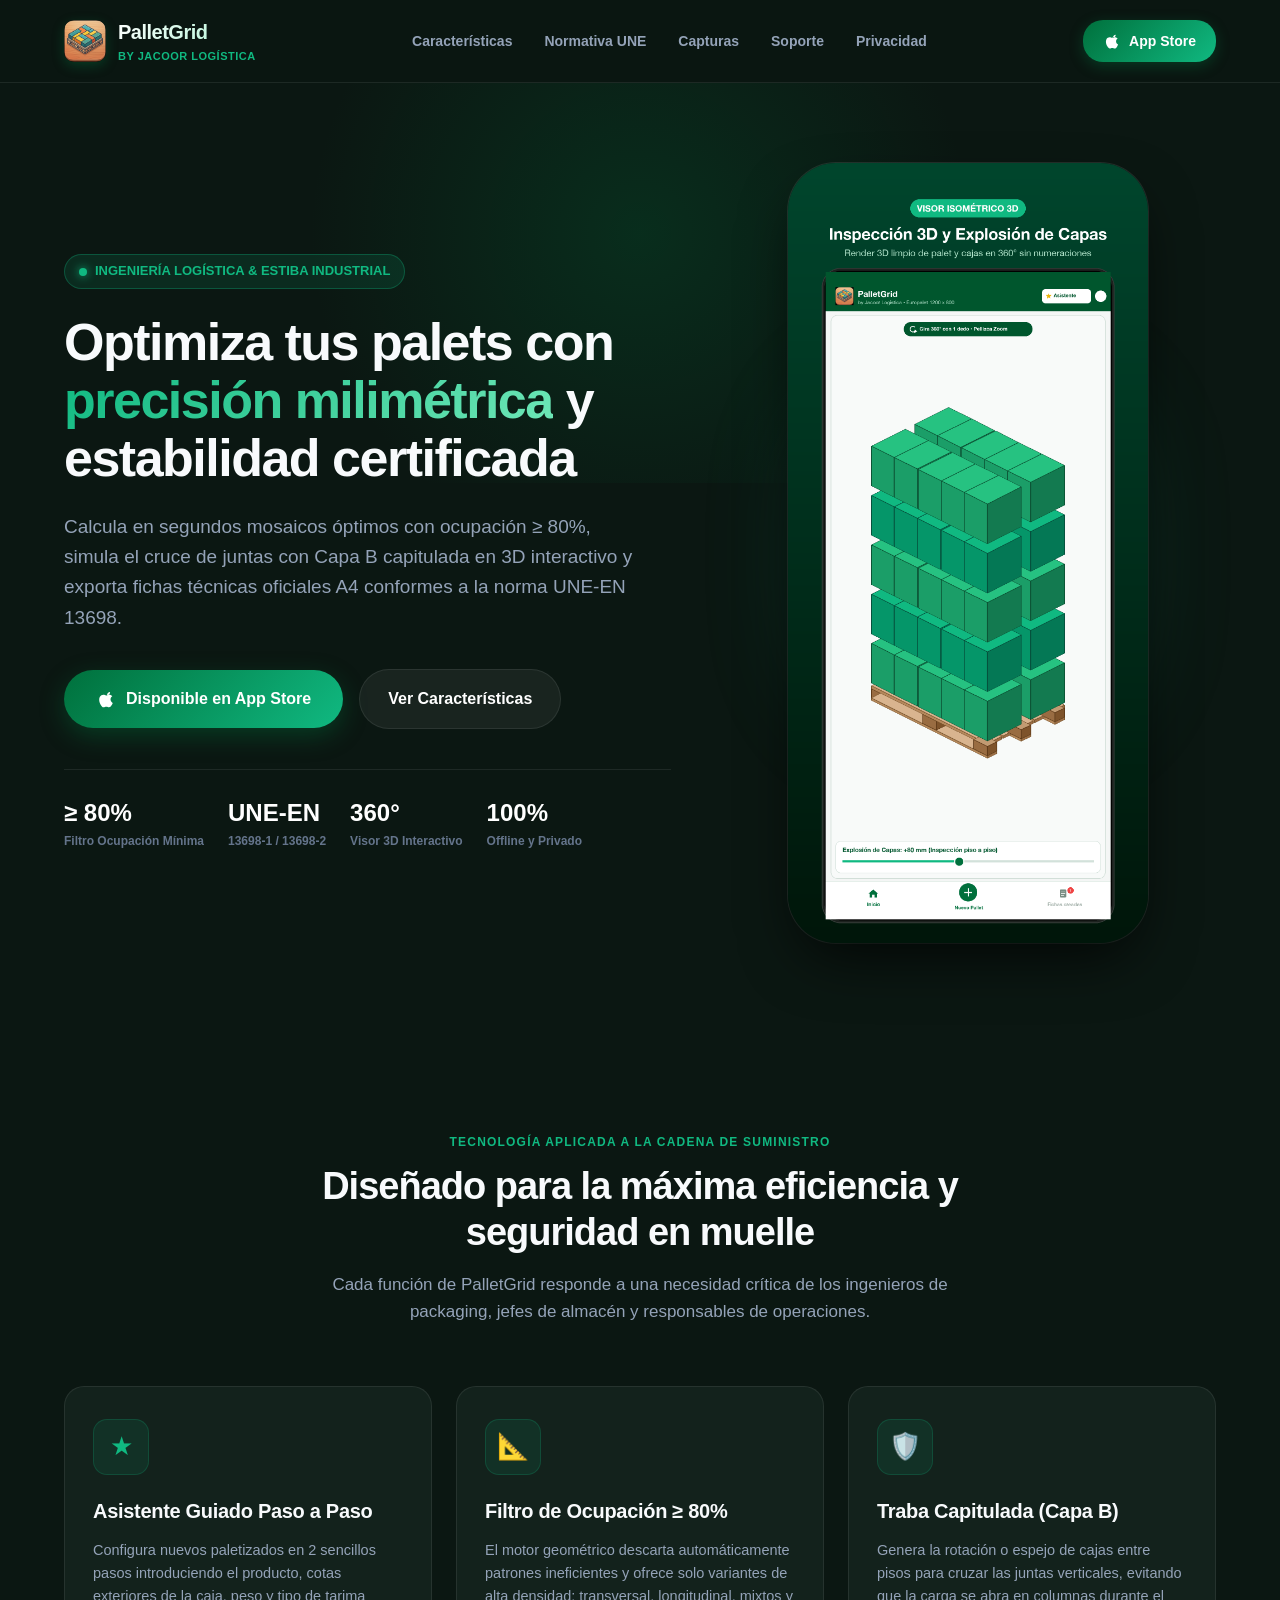
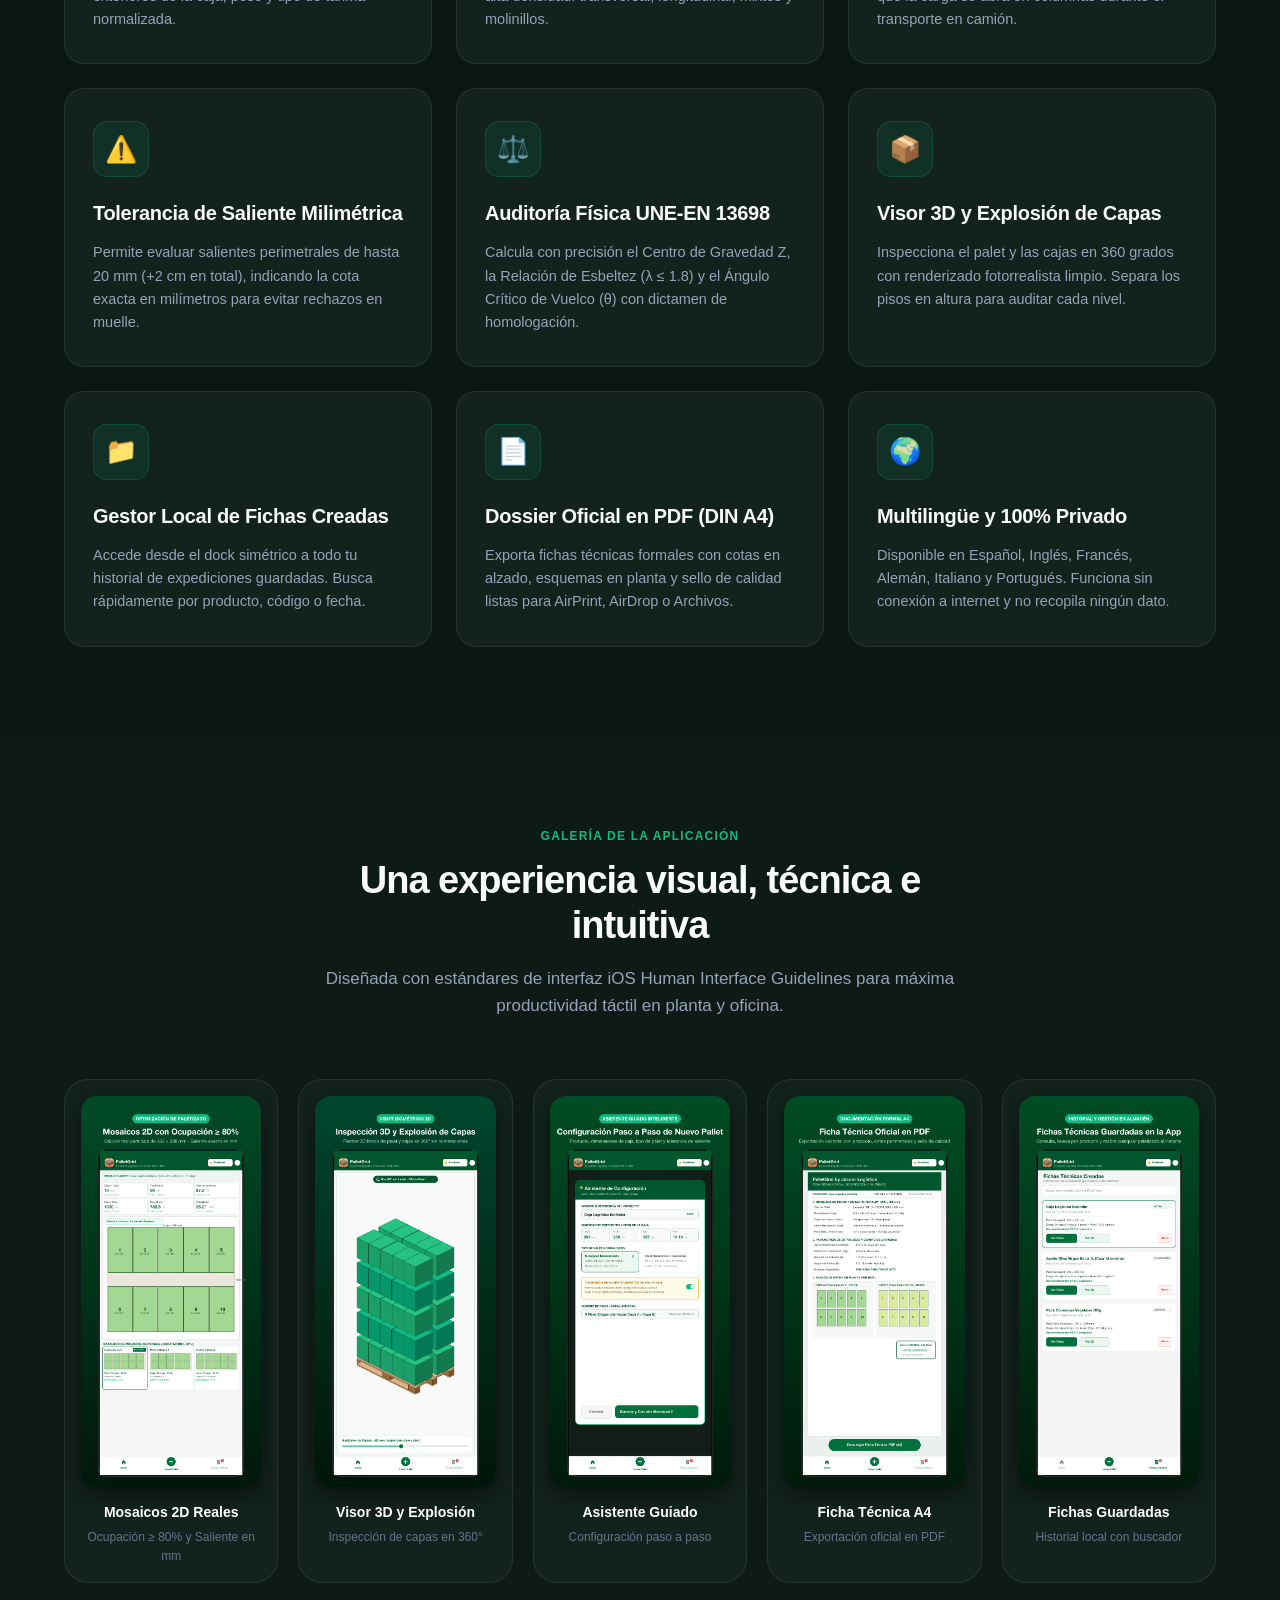
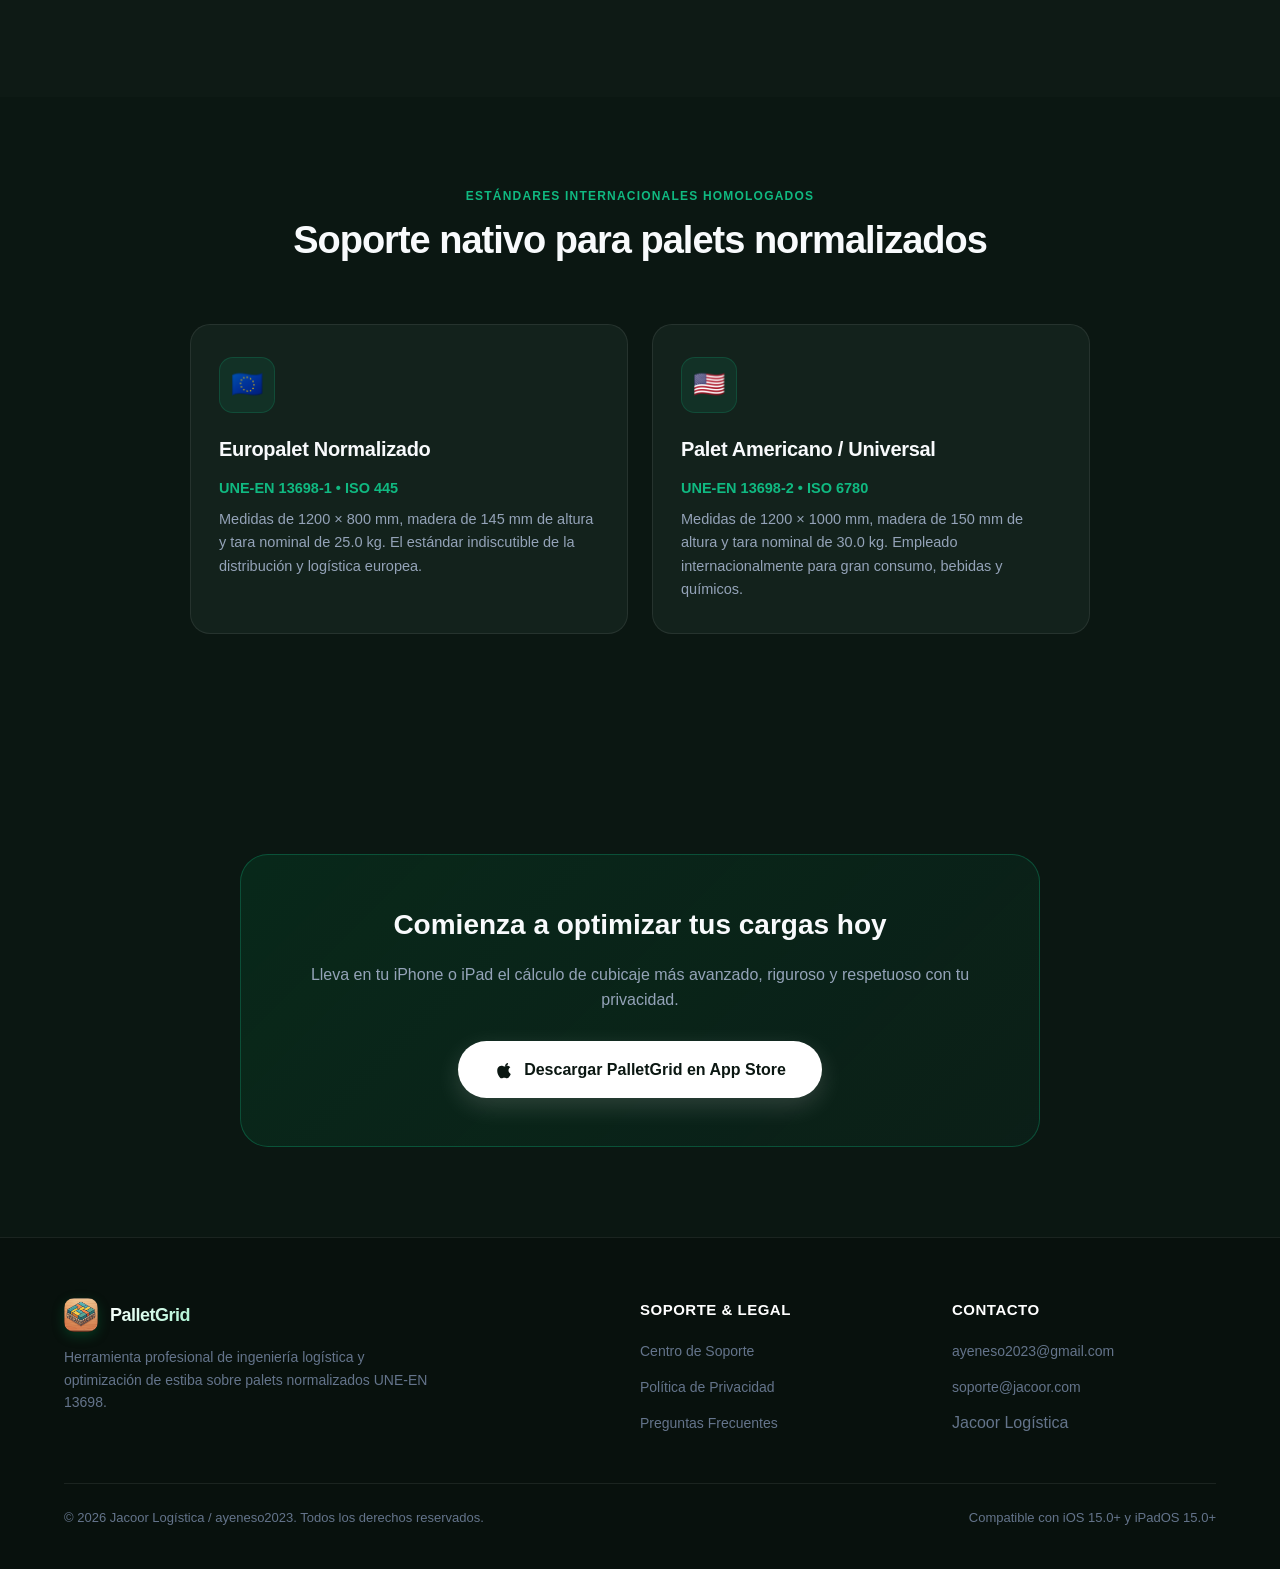
==== index.html @ 05a67d3c "Publicación web oficial de PalletGrid en GitHub Pages (Marketing, Soporte y Privacidad)" ====
<!DOCTYPE html>
<html lang="es">
<head>
  <meta charset="UTF-8">
  <meta name="viewport" content="width=device-width, initial-scale=1.0">
  <title>PalletGrid: Paletizado 3D — Optimización y Cubicaje Logístico UNE/ISO</title>
  <meta name="description" content="Herramienta profesional de ingeniería logística para optimización de cubicaje de palets, cálculo de mosaicos ≥ 80%, simulación 3D y estabilidad física UNE-EN 13698.">
  <link rel="icon" type="image/png" href="assets/app-icon.png">
  <link rel="stylesheet" href="style.css">
</head>
<body>

  <!-- NAVBAR -->
  <header class="navbar">
    <div class="container nav-wrap">
      <a href="index.html" class="nav-brand">
        <img src="assets/app-icon.png" alt="PalletGrid Logo" class="nav-logo">
        <div>
          <div class="nav-title">PalletGrid</div>
          <div class="nav-subtitle">by Jacoor Logística</div>
        </div>
      </a>
      <ul class="nav-menu">
        <li><a href="#features" class="nav-link">Características</a></li>
        <li><a href="#standards" class="nav-link">Normativa UNE</a></li>
        <li><a href="#gallery" class="nav-link">Capturas</a></li>
        <li><a href="support.html" class="nav-link">Soporte</a></li>
        <li><a href="privacy.html" class="nav-link">Privacidad</a></li>
      </ul>
      <a href="#download" class="nav-btn">
        <svg width="18" height="18" viewBox="0 0 24 24" fill="currentColor"><path d="M18.71 19.5c-.83 1.24-1.71 2.45-3.05 2.47-1.34.03-1.77-.79-3.29-.79-1.53 0-2 .77-3.27.82-1.31.05-2.3-1.32-3.14-2.53C4.25 17 2.94 12.45 4.7 9.39c.87-1.52 2.43-2.48 4.12-2.51 1.28-.02 2.5.87 3.29.87.78 0 2.26-1.07 3.81-.91.65.03 2.47.26 3.64 1.98-.09.06-2.17 1.28-2.15 3.81.03 3.02 2.65 4.03 2.68 4.04-.03.07-.42 1.44-1.38 2.83M15.97 6.37c.62-.75 1.04-1.8 0.92-2.85-.9.04-2 .6-2.65 1.35-.58.66-1.09 1.73-.95 2.76 1.01.08 2.05-.51 2.68-1.26z"/></svg>
        App Store
      </a>
    </div>
  </header>

  <!-- HERO SECTION -->
  <section class="hero">
    <div class="hero-glow"></div>
    <div class="container hero-grid">
      <div>
        <div class="hero-tag">
          <div class="hero-tag-pulse"></div>
          INGENIERÍA LOGÍSTICA & ESTIBA INDUSTRIAL
        </div>
        <h1 class="hero-title">
          Optimiza tus palets con <span>precisión milimétrica</span> y estabilidad certificada
        </h1>
        <p class="hero-lead">
          Calcula en segundos mosaicos óptimos con ocupación ≥ 80%, simula el cruce de juntas con Capa B capitulada en 3D interactivo y exporta fichas técnicas oficiales A4 conformes a la norma UNE-EN 13698.
        </p>
        <div class="hero-actions">
          <a href="#download" class="btn-primary">
            <svg width="20" height="20" viewBox="0 0 24 24" fill="currentColor"><path d="M18.71 19.5c-.83 1.24-1.71 2.45-3.05 2.47-1.34.03-1.77-.79-3.29-.79-1.53 0-2 .77-3.27.82-1.31.05-2.3-1.32-3.14-2.53C4.25 17 2.94 12.45 4.7 9.39c.87-1.52 2.43-2.48 4.12-2.51 1.28-.02 2.5.87 3.29.87.78 0 2.26-1.07 3.81-.91.65.03 2.47.26 3.64 1.98-.09.06-2.17 1.28-2.15 3.81.03 3.02 2.65 4.03 2.68 4.04-.03.07-.42 1.44-1.38 2.83M15.97 6.37c.62-.75 1.04-1.8 0.92-2.85-.9.04-2 .6-2.65 1.35-.58.66-1.09 1.73-.95 2.76 1.01.08 2.05-.51 2.68-1.26z"/></svg>
            Disponible en App Store
          </a>
          <a href="#features" class="btn-secondary">
            Ver Características
          </a>
        </div>
        <div class="hero-badges">
          <div class="badge-item">
            <span class="badge-val">≥ 80%</span>
            <span class="badge-lbl">Filtro Ocupación Mínima</span>
          </div>
          <div class="badge-item">
            <span class="badge-val">UNE-EN</span>
            <span class="badge-lbl">13698-1 / 13698-2</span>
          </div>
          <div class="badge-item">
            <span class="badge-val">360°</span>
            <span class="badge-lbl">Visor 3D Interactivo</span>
          </div>
          <div class="badge-item">
            <span class="badge-val">100%</span>
            <span class="badge-lbl">Offline y Privado</span>
          </div>
        </div>
      </div>
      <div class="hero-mockup-wrap">
        <div class="hero-mockup-glow"></div>
        <img src="assets/02_Visor_3D_Explosion.png" alt="PalletGrid 3D Viewer" class="hero-mockup-img">
      </div>
    </div>
  </section>

  <!-- FEATURES SECTION -->
  <section class="section" id="features">
    <div class="container">
      <div class="section-head">
        <span class="section-tag">TECNOLOGÍA APLICADA A LA CADENA DE SUMINISTRO</span>
        <h2 class="section-title">Diseñado para la máxima eficiencia y seguridad en muelle</h2>
        <p class="section-desc">Cada función de PalletGrid responde a una necesidad crítica de los ingenieros de packaging, jefes de almacén y responsables de operaciones.</p>
      </div>

      <div class="features-grid">
        <div class="feature-card">
          <div class="feature-icon-box">★</div>
          <h3 class="feature-title">Asistente Guiado Paso a Paso</h3>
          <p class="feature-desc">Configura nuevos paletizados en 2 sencillos pasos introduciendo el producto, cotas exteriores de la caja, peso y tipo de tarima normalizada.</p>
        </div>

        <div class="feature-card">
          <div class="feature-icon-box">📐</div>
          <h3 class="feature-title">Filtro de Ocupación ≥ 80%</h3>
          <p class="feature-desc">El motor geométrico descarta automáticamente patrones ineficientes y ofrece solo variantes de alta densidad: transversal, longitudinal, mixtos y molinillos.</p>
        </div>

        <div class="feature-card">
          <div class="feature-icon-box">🛡️</div>
          <h3 class="feature-title">Traba Capitulada (Capa B)</h3>
          <p class="feature-desc">Genera la rotación o espejo de cajas entre pisos para cruzar las juntas verticales, evitando que la carga se abra en columnas durante el transporte en camión.</p>
        </div>

        <div class="feature-card">
          <div class="feature-icon-box">⚠️</div>
          <h3 class="feature-title">Tolerancia de Saliente Milimétrica</h3>
          <p class="feature-desc">Permite evaluar salientes perimetrales de hasta 20 mm (+2 cm en total), indicando la cota exacta en milímetros para evitar rechazos en muelle.</p>
        </div>

        <div class="feature-card">
          <div class="feature-icon-box">⚖️</div>
          <h3 class="feature-title">Auditoría Física UNE-EN 13698</h3>
          <p class="feature-desc">Calcula con precisión el Centro de Gravedad Z, la Relación de Esbeltez (&lambda; &le; 1.8) y el Ángulo Crítico de Vuelco (&theta;) con dictamen de homologación.</p>
        </div>

        <div class="feature-card">
          <div class="feature-icon-box">📦</div>
          <h3 class="feature-title">Visor 3D y Explosión de Capas</h3>
          <p class="feature-desc">Inspecciona el palet y las cajas en 360 grados con renderizado fotorrealista limpio. Separa los pisos en altura para auditar cada nivel.</p>
        </div>

        <div class="feature-card">
          <div class="feature-icon-box">📁</div>
          <h3 class="feature-title">Gestor Local de Fichas Creadas</h3>
          <p class="feature-desc">Accede desde el dock simétrico a todo tu historial de expediciones guardadas. Busca rápidamente por producto, código o fecha.</p>
        </div>

        <div class="feature-card">
          <div class="feature-icon-box">📄</div>
          <h3 class="feature-title">Dossier Oficial en PDF (DIN A4)</h3>
          <p class="feature-desc">Exporta fichas técnicas formales con cotas en alzado, esquemas en planta y sello de calidad listas para AirPrint, AirDrop o Archivos.</p>
        </div>

        <div class="feature-card">
          <div class="feature-icon-box">🌍</div>
          <h3 class="feature-title">Multilingüe y 100% Privado</h3>
          <p class="feature-desc">Disponible en Español, Inglés, Francés, Alemán, Italiano y Portugués. Funciona sin conexión a internet y no recopila ningún dato.</p>
        </div>
      </div>
    </div>
  </section>

  <!-- GALLERY SECTION -->
  <section class="section" id="gallery" style="background: rgba(255,255,255,0.01);">
    <div class="container">
      <div class="section-head">
        <span class="section-tag">GALERÍA DE LA APLICACIÓN</span>
        <h2 class="section-title">Una experiencia visual, técnica e intuitiva</h2>
        <p class="section-desc">Diseñada con estándares de interfaz iOS Human Interface Guidelines para máxima productividad táctil en planta y oficina.</p>
      </div>

      <div class="gallery-wrap">
        <div class="gallery-card">
          <img src="assets/01_Mosaicos_2D_Ocupacion80.png" alt="Mosaicos 2D Reales" class="gallery-thumb">
          <div class="gallery-caption">Mosaicos 2D Reales</div>
          <div class="gallery-sub">Ocupación ≥ 80% y Saliente en mm</div>
        </div>

        <div class="gallery-card">
          <img src="assets/02_Visor_3D_Explosion.png" alt="Visor Isométrico 3D" class="gallery-thumb">
          <div class="gallery-caption">Visor 3D y Explosión</div>
          <div class="gallery-sub">Inspección de capas en 360°</div>
        </div>

        <div class="gallery-card">
          <img src="assets/03_Asistente_Guiado_Nuevo_Pallet.png" alt="Asistente Guiado" class="gallery-thumb">
          <div class="gallery-caption">Asistente Guiado</div>
          <div class="gallery-sub">Configuración paso a paso</div>
        </div>

        <div class="gallery-card">
          <img src="assets/04_Dossier_Ficha_Tecnica_PDF.png" alt="Ficha Técnica PDF A4" class="gallery-thumb">
          <div class="gallery-caption">Ficha Técnica A4</div>
          <div class="gallery-sub">Exportación oficial en PDF</div>
        </div>

        <div class="gallery-card">
          <img src="assets/05_Gestor_Fichas_Guardadas.png" alt="Gestor de Fichas" class="gallery-thumb">
          <div class="gallery-caption">Fichas Guardadas</div>
          <div class="gallery-sub">Historial local con buscador</div>
        </div>
      </div>
    </div>
  </section>

  <!-- STANDARDS SECTION -->
  <section class="section" id="standards">
    <div class="container">
      <div class="section-head">
        <span class="section-tag">ESTÁNDARES INTERNACIONALES HOMOLOGADOS</span>
        <h2 class="section-title">Soporte nativo para palets normalizados</h2>
      </div>

      <div class="features-grid" style="grid-template-columns: 1fr 1fr; max-width: 900px; margin: 0 auto;">
        <div class="feature-card">
          <div class="feature-icon-box">🇪🇺</div>
          <h3 class="feature-title">Europalet Normalizado</h3>
          <p class="feature-desc" style="font-weight: 700; color: var(--primary-light); margin-bottom: 8px;">UNE-EN 13698-1 • ISO 445</p>
          <p class="feature-desc">Medidas de 1200 × 800 mm, madera de 145 mm de altura y tara nominal de 25.0 kg. El estándar indiscutible de la distribución y logística europea.</p>
        </div>

        <div class="feature-card">
          <div class="feature-icon-box">🇺🇸</div>
          <h3 class="feature-title">Palet Americano / Universal</h3>
          <p class="feature-desc" style="font-weight: 700; color: var(--primary-light); margin-bottom: 8px;">UNE-EN 13698-2 • ISO 6780</p>
          <p class="feature-desc">Medidas de 1200 × 1000 mm, madera de 150 mm de altura y tara nominal de 30.0 kg. Empleado internacionalmente para gran consumo, bebidas y químicos.</p>
        </div>
      </div>
    </div>
  </section>

  <!-- DOWNLOAD CTA -->
  <section class="section" id="download">
    <div class="container">
      <div class="contact-box">
        <h3>Comienza a optimizar tus cargas hoy</h3>
        <p>Lleva en tu iPhone o iPad el cálculo de cubicaje más avanzado, riguroso y respetuoso con tu privacidad.</p>
        <a href="https://apps.apple.com/app/id" class="contact-mail-btn" target="_blank" rel="noopener">
          <svg width="20" height="20" viewBox="0 0 24 24" fill="currentColor"><path d="M18.71 19.5c-.83 1.24-1.71 2.45-3.05 2.47-1.34.03-1.77-.79-3.29-.79-1.53 0-2 .77-3.27.82-1.31.05-2.3-1.32-3.14-2.53C4.25 17 2.94 12.45 4.7 9.39c.87-1.52 2.43-2.48 4.12-2.51 1.28-.02 2.5.87 3.29.87.78 0 2.26-1.07 3.81-.91.65.03 2.47.26 3.64 1.98-.09.06-2.17 1.28-2.15 3.81.03 3.02 2.65 4.03 2.68 4.04-.03.07-.42 1.44-1.38 2.83M15.97 6.37c.62-.75 1.04-1.8 0.92-2.85-.9.04-2 .6-2.65 1.35-.58.66-1.09 1.73-.95 2.76 1.01.08 2.05-.51 2.68-1.26z"/></svg>
          Descargar PalletGrid en App Store
        </a>
      </div>
    </div>
  </section>

  <!-- FOOTER -->
  <footer class="footer">
    <div class="container">
      <div class="footer-grid">
        <div class="footer-brand">
          <div class="nav-brand">
            <img src="assets/app-icon.png" alt="PalletGrid Logo" class="nav-logo" style="width: 34px; height: 34px;">
            <span class="nav-title" style="font-size: 18px;">PalletGrid</span>
          </div>
          <p>Herramienta profesional de ingeniería logística y optimización de estiba sobre palets normalizados UNE-EN 13698.</p>
        </div>

        <div class="footer-col">
          <h4>Soporte & Legal</h4>
          <ul>
            <li><a href="support.html">Centro de Soporte</a></li>
            <li><a href="privacy.html">Política de Privacidad</a></li>
            <li><a href="support.html#faq">Preguntas Frecuentes</a></li>
          </ul>
        </div>

        <div class="footer-col">
          <h4>Contacto</h4>
          <ul>
            <li><a href="mailto:ayeneso2023@gmail.com">ayeneso2023@gmail.com</a></li>
            <li><a href="mailto:soporte@jacoor.com">soporte@jacoor.com</a></li>
            <li><span style="color: var(--text-dim);">Jacoor Logística</span></li>
          </ul>
        </div>
      </div>

      <div class="footer-bottom">
        <div>&copy; 2026 Jacoor Logística / ayeneso2023. Todos los derechos reservados.</div>
        <div>Compatible con iOS 15.0+ y iPadOS 15.0+</div>
      </div>
    </div>
  </footer>

</body>
</html>
---- style.css ----
:root {
  --primary: #00703C;
  --primary-dark: #004D28;
  --primary-light: #10B981;
  --primary-glow: rgba(16, 185, 129, 0.2);
  --accent: #FBBF24;
  --bg-main: #0B1712;
  --bg-surface: #13221C;
  --bg-card: rgba(255, 255, 255, 0.04);
  --border-light: rgba(255, 255, 255, 0.08);
  --border-active: rgba(16, 185, 129, 0.4);
  --text-main: #F8FAFC;
  --text-muted: #94A3B8;
  --text-dim: #64748B;
  --font-family: -apple-system, BlinkMacSystemFont, "SF Pro Display", "Segoe UI", Roboto, sans-serif;
}

* {
  margin: 0;
  padding: 0;
  box-sizing: border-box;
}

body {
  font-family: var(--font-family);
  background-color: var(--bg-main);
  color: var(--text-main);
  line-height: 1.6;
  -webkit-font-smoothing: antialiased;
  overflow-x: hidden;
}

a {
  color: inherit;
  text-decoration: none;
}

/* NAVBAR */
.navbar {
  position: sticky;
  top: 0;
  z-index: 100;
  background: rgba(11, 23, 18, 0.85);
  backdrop-filter: blur(20px);
  -webkit-backdrop-filter: blur(20px);
  border-bottom: 1px solid var(--border-light);
  padding: 16px 0;
}

.container {
  width: 100%;
  max-width: 1200px;
  margin: 0 auto;
  padding: 0 24px;
}

.nav-wrap {
  display: flex;
  align-items: center;
  justify-content: space-between;
}

.nav-brand {
  display: flex;
  align-items: center;
  gap: 12px;
}

.nav-logo {
  width: 42px;
  height: 42px;
  border-radius: 10px;
  box-shadow: 0 4px 12px rgba(0, 112, 60, 0.4);
}

.nav-title {
  font-size: 20px;
  font-weight: 800;
  letter-spacing: -0.5px;
  background: linear-gradient(135deg, #FFFFFF 0%, #A7F3D0 100%);
  -webkit-background-clip: text;
  -webkit-text-fill-color: transparent;
}

.nav-subtitle {
  font-size: 11px;
  font-weight: 600;
  color: var(--primary-light);
  text-transform: uppercase;
  letter-spacing: 0.5px;
}

.nav-menu {
  display: flex;
  align-items: center;
  gap: 32px;
  list-style: none;
}

.nav-link {
  font-size: 14px;
  font-weight: 600;
  color: var(--text-muted);
  transition: color 0.2s;
}

.nav-link:hover, .nav-link.active {
  color: #FFFFFF;
}

.nav-btn {
  background: linear-gradient(135deg, var(--primary) 0%, var(--primary-light) 100%);
  color: #FFFFFF;
  padding: 10px 20px;
  border-radius: 20px;
  font-size: 14px;
  font-weight: 700;
  display: inline-flex;
  align-items: center;
  gap: 8px;
  box-shadow: 0 4px 14px rgba(0, 112, 60, 0.4);
  transition: transform 0.2s, box-shadow 0.2s;
}

.nav-btn:hover {
  transform: translateY(-1px);
  box-shadow: 0 6px 20px rgba(16, 185, 129, 0.4);
}

/* HERO SECTION */
.hero {
  position: relative;
  padding: 80px 0 100px;
  overflow: hidden;
}

.hero-glow {
  position: absolute;
  top: -100px;
  left: 50%;
  transform: translateX(-50%);
  width: 800px;
  height: 500px;
  background: radial-gradient(circle, rgba(0, 112, 60, 0.25) 0%, rgba(11, 23, 18, 0) 70%);
  pointer-events: none;
  z-index: 0;
}

.hero-grid {
  display: grid;
  grid-template-columns: 1.1fr 0.9fr;
  align-items: center;
  gap: 48px;
  position: relative;
  z-index: 1;
}

.hero-tag {
  display: inline-flex;
  align-items: center;
  gap: 8px;
  background: rgba(16, 185, 129, 0.12);
  border: 1px solid rgba(16, 185, 129, 0.3);
  padding: 6px 14px;
  border-radius: 30px;
  font-size: 13px;
  font-weight: 700;
  color: var(--primary-light);
  margin-bottom: 24px;
}

.hero-tag-pulse {
  width: 8px;
  height: 8px;
  background: var(--primary-light);
  border-radius: 50%;
  box-shadow: 0 0 10px var(--primary-light);
}

.hero-title {
  font-size: 52px;
  line-height: 1.12;
  font-weight: 900;
  letter-spacing: -1.5px;
  margin-bottom: 24px;
}

.hero-title span {
  background: linear-gradient(135deg, #10B981 0%, #6EE7B7 100%);
  -webkit-background-clip: text;
  -webkit-text-fill-color: transparent;
}

.hero-lead {
  font-size: 19px;
  line-height: 1.6;
  color: var(--text-muted);
  margin-bottom: 36px;
  max-width: 580px;
}

.hero-actions {
  display: flex;
  align-items: center;
  gap: 16px;
  flex-wrap: wrap;
  margin-bottom: 40px;
}

.btn-primary {
  background: linear-gradient(135deg, var(--primary) 0%, var(--primary-light) 100%);
  color: #FFFFFF;
  padding: 16px 32px;
  border-radius: 30px;
  font-size: 16px;
  font-weight: 800;
  display: inline-flex;
  align-items: center;
  gap: 10px;
  box-shadow: 0 8px 24px rgba(0, 112, 60, 0.4);
  transition: all 0.2s;
}

.btn-primary:hover {
  transform: translateY(-2px);
  box-shadow: 0 12px 30px rgba(16, 185, 129, 0.45);
}

.btn-secondary {
  background: rgba(255, 255, 255, 0.06);
  border: 1px solid var(--border-light);
  color: #FFFFFF;
  padding: 16px 28px;
  border-radius: 30px;
  font-size: 16px;
  font-weight: 700;
  display: inline-flex;
  align-items: center;
  gap: 10px;
  transition: all 0.2s;
}

.btn-secondary:hover {
  background: rgba(255, 255, 255, 0.1);
  border-color: rgba(255, 255, 255, 0.2);
}

.hero-badges {
  display: flex;
  gap: 24px;
  border-top: 1px solid var(--border-light);
  padding-top: 24px;
}

.badge-item {
  display: flex;
  flex-direction: column;
}

.badge-val {
  font-size: 24px;
  font-weight: 900;
  color: #FFFFFF;
}

.badge-lbl {
  font-size: 12px;
  font-weight: 600;
  color: var(--text-dim);
}

/* HERO DEVICE MOCKUP */
.hero-mockup-wrap {
  display: flex;
  justify-content: center;
  position: relative;
}

.hero-mockup-glow {
  position: absolute;
  top: 50%;
  left: 50%;
  transform: translate(-50%, -50%);
  width: 380px;
  height: 600px;
  background: radial-gradient(circle, rgba(16, 185, 129, 0.3) 0%, rgba(0,0,0,0) 70%);
  filter: blur(40px);
  z-index: 0;
}

.hero-mockup-img {
  width: 100%;
  max-width: 360px;
  height: auto;
  border-radius: 48px;
  box-shadow: 0 25px 60px -15px rgba(0, 0, 0, 0.8), 0 0 0 1px rgba(255, 255, 255, 0.1);
  position: relative;
  z-index: 1;
  transition: transform 0.3s cubic-bezier(0.16, 1, 0.3, 1);
}

.hero-mockup-img:hover {
  transform: translateY(-8px) scale(1.02);
}

/* SECTION TITLES */
.section {
  padding: 90px 0;
  position: relative;
}

.section-head {
  text-align: center;
  max-width: 700px;
  margin: 0 auto 60px;
}

.section-tag {
  font-size: 12px;
  font-weight: 800;
  text-transform: uppercase;
  letter-spacing: 1.2px;
  color: var(--primary-light);
  margin-bottom: 12px;
  display: block;
}

.section-title {
  font-size: 38px;
  font-weight: 900;
  letter-spacing: -1px;
  margin-bottom: 16px;
  line-height: 1.2;
}

.section-desc {
  font-size: 17px;
  color: var(--text-muted);
}

/* FEATURES GRID */
.features-grid {
  display: grid;
  grid-template-columns: repeat(3, 1fr);
  gap: 24px;
}

.feature-card {
  background: var(--bg-surface);
  border: 1px solid var(--border-light);
  border-radius: 20px;
  padding: 32px 28px;
  transition: all 0.25s cubic-bezier(0.16, 1, 0.3, 1);
  position: relative;
}

.feature-card:hover {
  transform: translateY(-4px);
  border-color: var(--border-active);
  box-shadow: 0 16px 36px -10px rgba(0, 112, 60, 0.25);
}

.feature-icon-box {
  width: 56px;
  height: 56px;
  border-radius: 14px;
  background: rgba(16, 185, 129, 0.1);
  border: 1px solid rgba(16, 185, 129, 0.2);
  display: flex;
  align-items: center;
  justify-content: center;
  font-size: 26px;
  color: var(--primary-light);
  margin-bottom: 20px;
}

.feature-title {
  font-size: 20px;
  font-weight: 800;
  margin-bottom: 12px;
  letter-spacing: -0.3px;
}

.feature-desc {
  font-size: 14.5px;
  color: var(--text-muted);
  line-height: 1.6;
}

/* GALLERY / SCREENSHOTS CAROUSEL */
.gallery-wrap {
  display: grid;
  grid-template-columns: repeat(5, 1fr);
  gap: 20px;
  overflow-x: auto;
  padding-bottom: 24px;
}

.gallery-card {
  background: var(--bg-surface);
  border: 1px solid var(--border-light);
  border-radius: 24px;
  padding: 16px;
  display: flex;
  flex-direction: column;
  transition: transform 0.2s;
}

.gallery-card:hover {
  transform: translateY(-4px);
  border-color: var(--border-active);
}

.gallery-thumb {
  width: 100%;
  height: auto;
  border-radius: 16px;
  margin-bottom: 14px;
  box-shadow: 0 8px 20px rgba(0,0,0,0.5);
}

.gallery-caption {
  font-size: 14px;
  font-weight: 700;
  text-align: center;
  color: #FFFFFF;
}

.gallery-sub {
  font-size: 12px;
  color: var(--text-dim);
  text-align: center;
  margin-top: 4px;
}

/* FAQ ACCORDION */
.faq-list {
  max-width: 800px;
  margin: 0 auto;
  display: flex;
  flex-direction: column;
  gap: 16px;
}

.faq-item {
  background: var(--bg-surface);
  border: 1px solid var(--border-light);
  border-radius: 16px;
  padding: 24px;
  transition: border-color 0.2s;
}

.faq-item:hover {
  border-color: var(--border-active);
}

.faq-q {
  font-size: 18px;
  font-weight: 800;
  color: #FFFFFF;
  margin-bottom: 10px;
  display: flex;
  align-items: center;
  gap: 10px;
}

.faq-q span {
  color: var(--primary-light);
}

.faq-a {
  font-size: 15px;
  color: var(--text-muted);
  line-height: 1.6;
}

/* CONTACT BOX */
.contact-box {
  background: linear-gradient(135deg, rgba(0, 112, 60, 0.2) 0%, rgba(16, 185, 129, 0.05) 100%);
  border: 1px solid rgba(16, 185, 129, 0.3);
  border-radius: 28px;
  padding: 48px;
  text-align: center;
  max-width: 800px;
  margin: 40px auto 0;
}

.contact-box h3 {
  font-size: 28px;
  font-weight: 900;
  margin-bottom: 14px;
}

.contact-box p {
  color: var(--text-muted);
  margin-bottom: 28px;
  font-size: 16px;
}

.contact-mail-btn {
  background: #FFFFFF;
  color: #0B1712;
  font-weight: 800;
  font-size: 16px;
  padding: 16px 36px;
  border-radius: 30px;
  display: inline-flex;
  align-items: center;
  gap: 10px;
  box-shadow: 0 8px 24px rgba(255, 255, 255, 0.15);
  transition: all 0.2s;
}

.contact-mail-btn:hover {
  transform: translateY(-2px);
  box-shadow: 0 12px 30px rgba(255, 255, 255, 0.25);
}

/* LEGAL PAGES (SUPPORT & PRIVACY) */
.legal-page {
  padding: 60px 0 100px;
}

.legal-header {
  margin-bottom: 40px;
  border-bottom: 1px solid var(--border-light);
  padding-bottom: 24px;
}

.legal-title {
  font-size: 40px;
  font-weight: 900;
  margin-bottom: 12px;
  letter-spacing: -1px;
}

.legal-meta {
  color: var(--text-dim);
  font-size: 14px;
}

.legal-body {
  max-width: 850px;
  color: #CBD5E1;
  font-size: 16px;
  line-height: 1.75;
}

.legal-body h2 {
  font-size: 24px;
  font-weight: 800;
  color: #FFFFFF;
  margin: 36px 0 16px;
  letter-spacing: -0.3px;
}

.legal-body h3 {
  font-size: 18px;
  font-weight: 700;
  color: var(--primary-light);
  margin: 24px 0 10px;
}

.legal-body p {
  margin-bottom: 16px;
}

.legal-body ul {
  margin: 12px 0 20px 24px;
}

.legal-body li {
  margin-bottom: 8px;
}

.legal-highlight-box {
  background: rgba(16, 185, 129, 0.08);
  border-left: 4px solid var(--primary-light);
  padding: 20px 24px;
  border-radius: 0 12px 12px 0;
  margin: 24px 0;
}

/* FOOTER */
.footer {
  border-top: 1px solid var(--border-light);
  padding: 60px 0 40px;
  background: #08110D;
}

.footer-grid {
  display: grid;
  grid-template-columns: 2fr 1fr 1fr;
  gap: 48px;
  margin-bottom: 48px;
}

.footer-brand p {
  color: var(--text-dim);
  font-size: 14px;
  margin-top: 14px;
  max-width: 380px;
}

.footer-col h4 {
  font-size: 15px;
  font-weight: 700;
  color: #FFFFFF;
  margin-bottom: 16px;
  text-transform: uppercase;
  letter-spacing: 0.5px;
}

.footer-col ul {
  list-style: none;
  display: flex;
  flex-direction: column;
  gap: 10px;
}

.footer-col a {
  color: var(--text-dim);
  font-size: 14px;
  transition: color 0.2s;
}

.footer-col a:hover {
  color: #FFFFFF;
}

.footer-bottom {
  border-top: 1px solid var(--border-light);
  padding-top: 24px;
  display: flex;
  justify-content: space-between;
  align-items: center;
  color: var(--text-dim);
  font-size: 13px;
}

/* RESPONSIVE */
@media (max-width: 992px) {
  .hero-grid {
    grid-template-columns: 1fr;
    text-align: center;
  }
  .hero-lead {
    margin: 0 auto 36px;
  }
  .hero-actions {
    justify-content: center;
  }
  .hero-badges {
    justify-content: center;
  }
  .features-grid {
    grid-template-columns: repeat(2, 1fr);
  }
  .gallery-wrap {
    grid-template-columns: repeat(3, 260px);
  }
  .footer-grid {
    grid-template-columns: 1fr;
  }
}

@media (max-width: 640px) {
  .hero-title {
    font-size: 36px;
  }
  .features-grid {
    grid-template-columns: 1fr;
  }
  .nav-menu {
    display: none;
  }
}
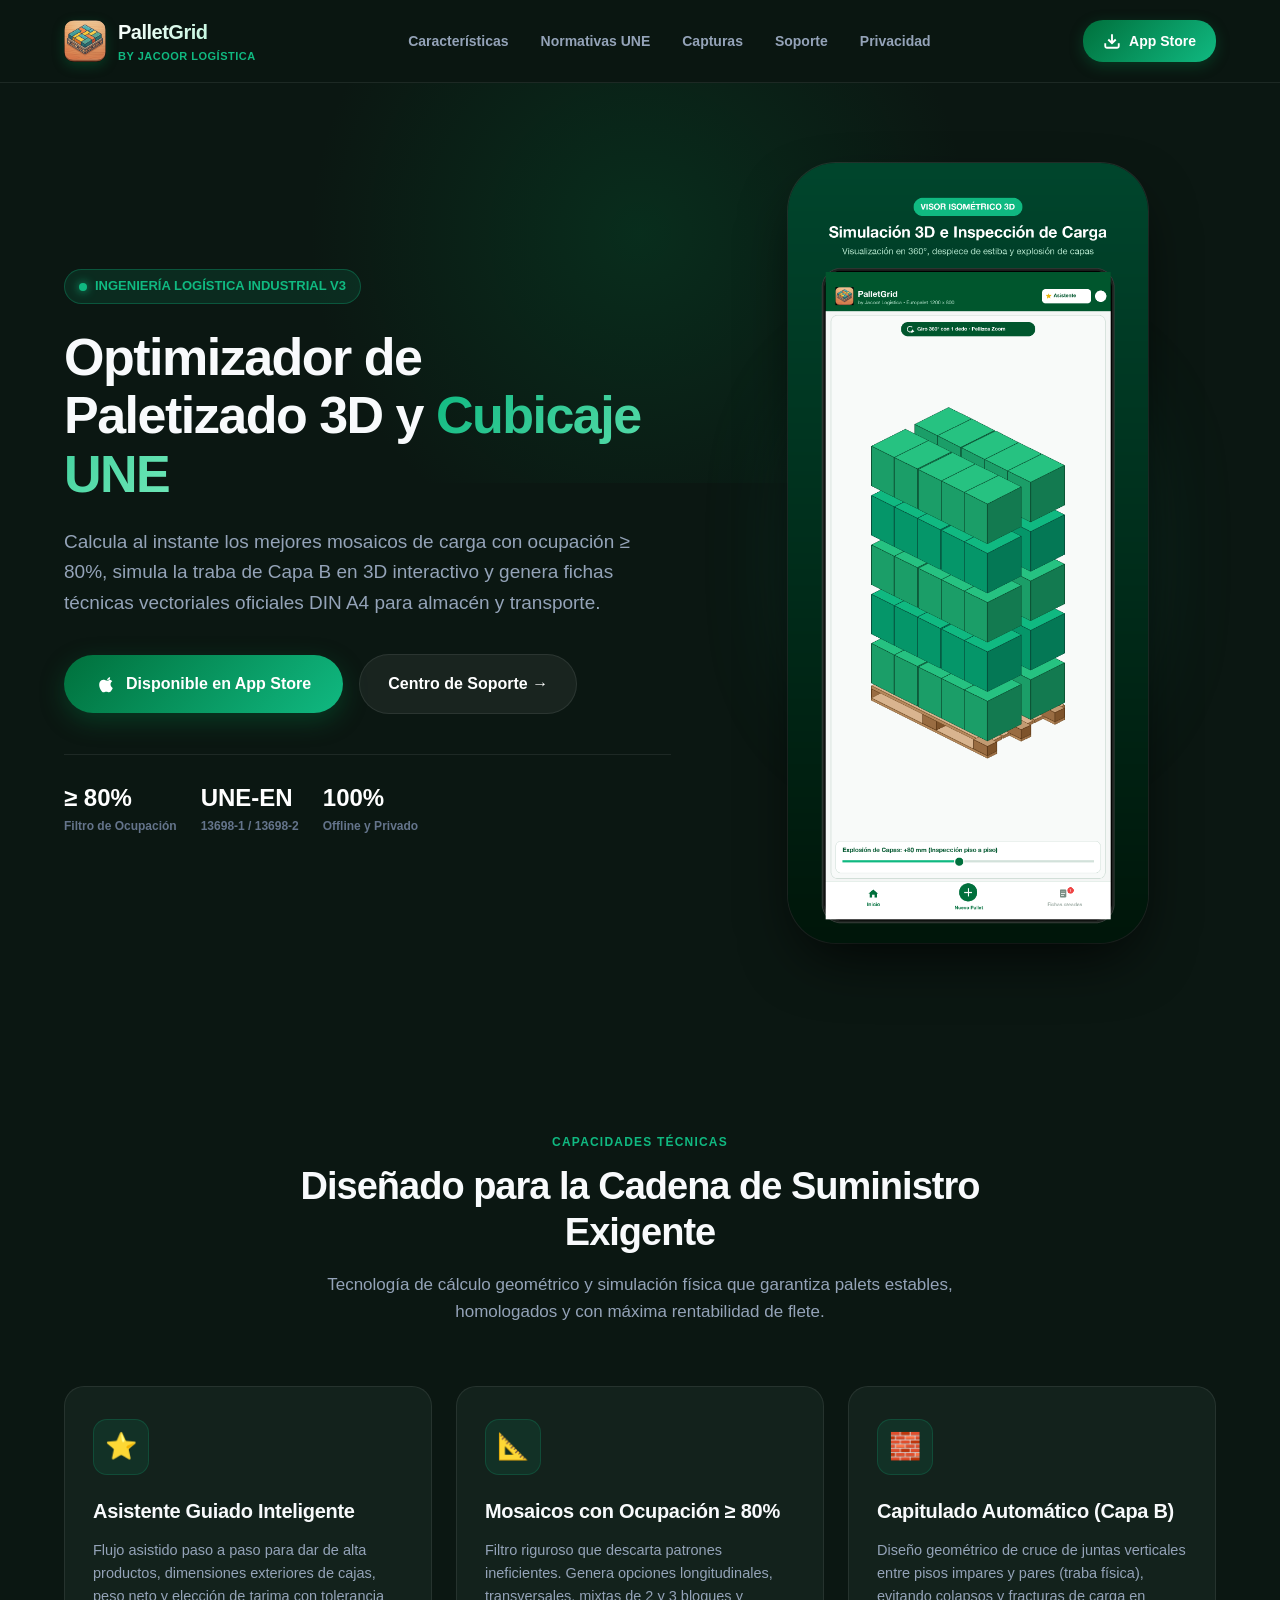
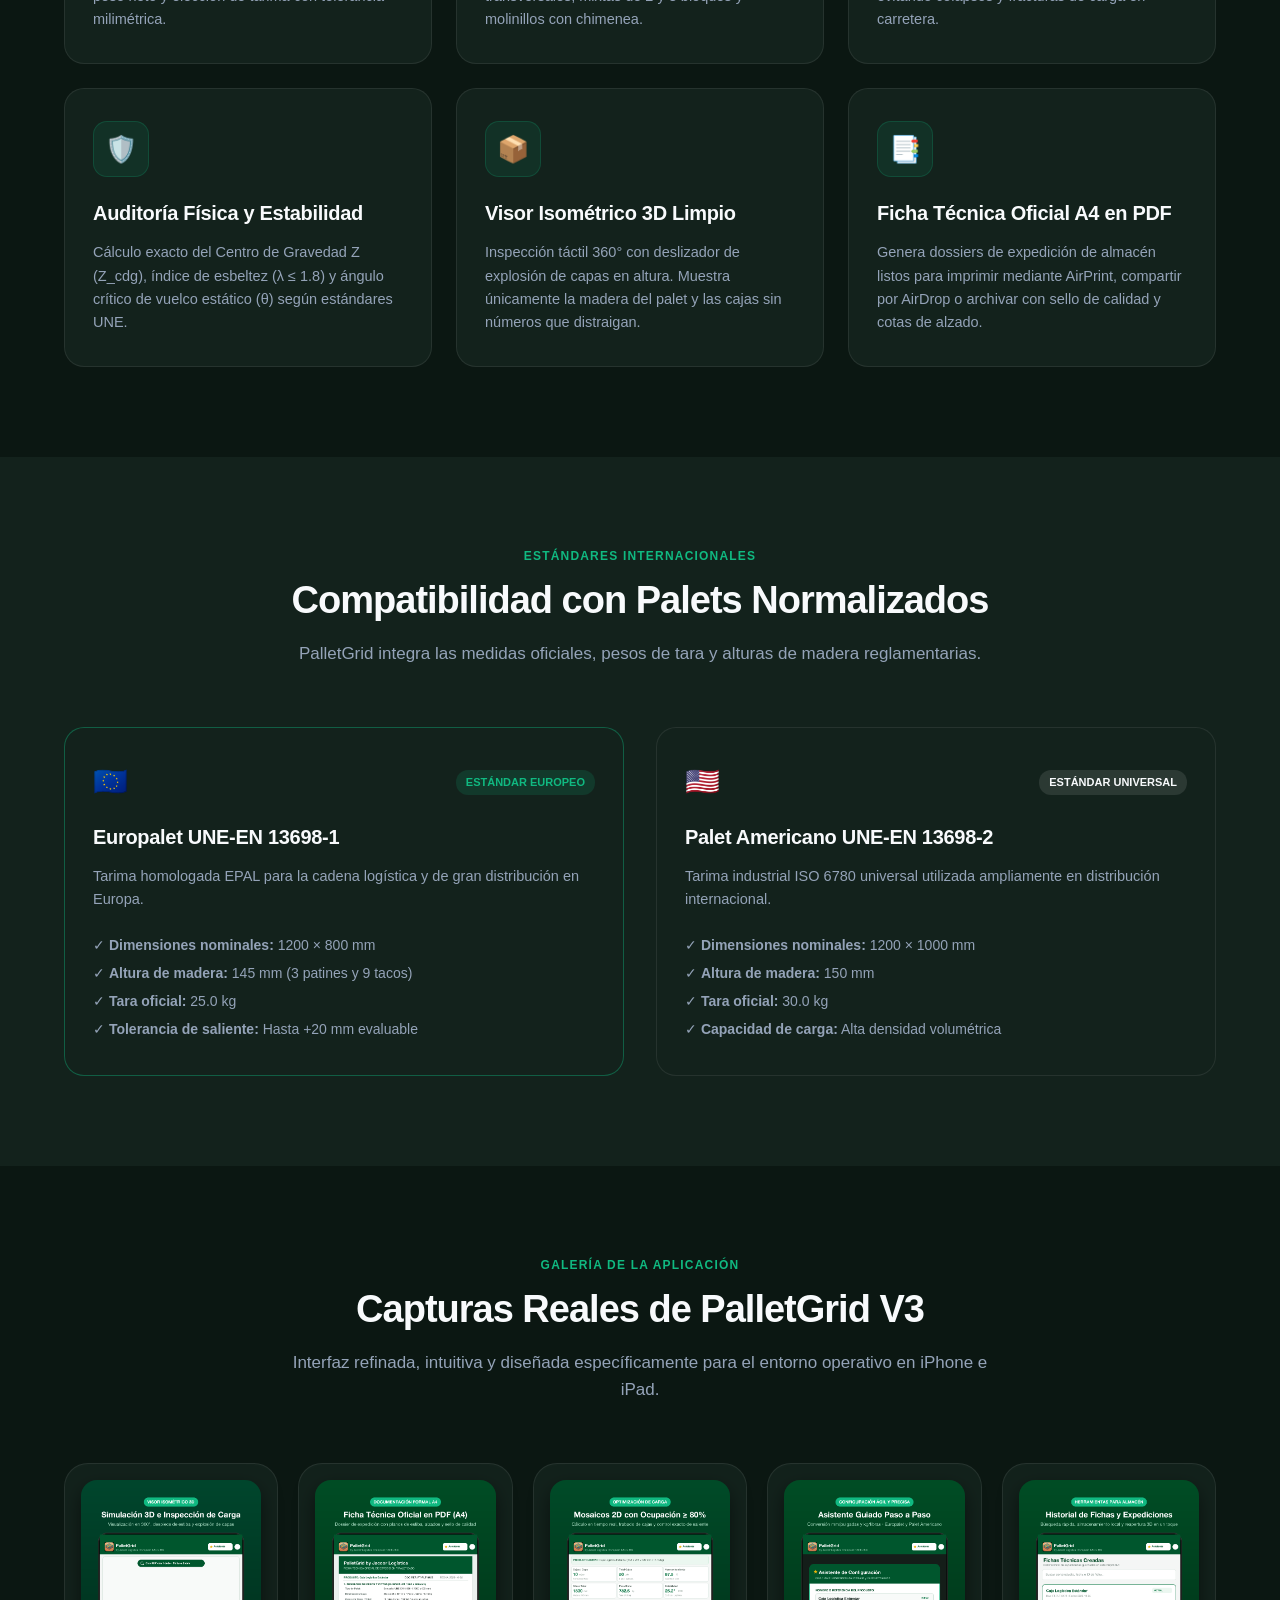
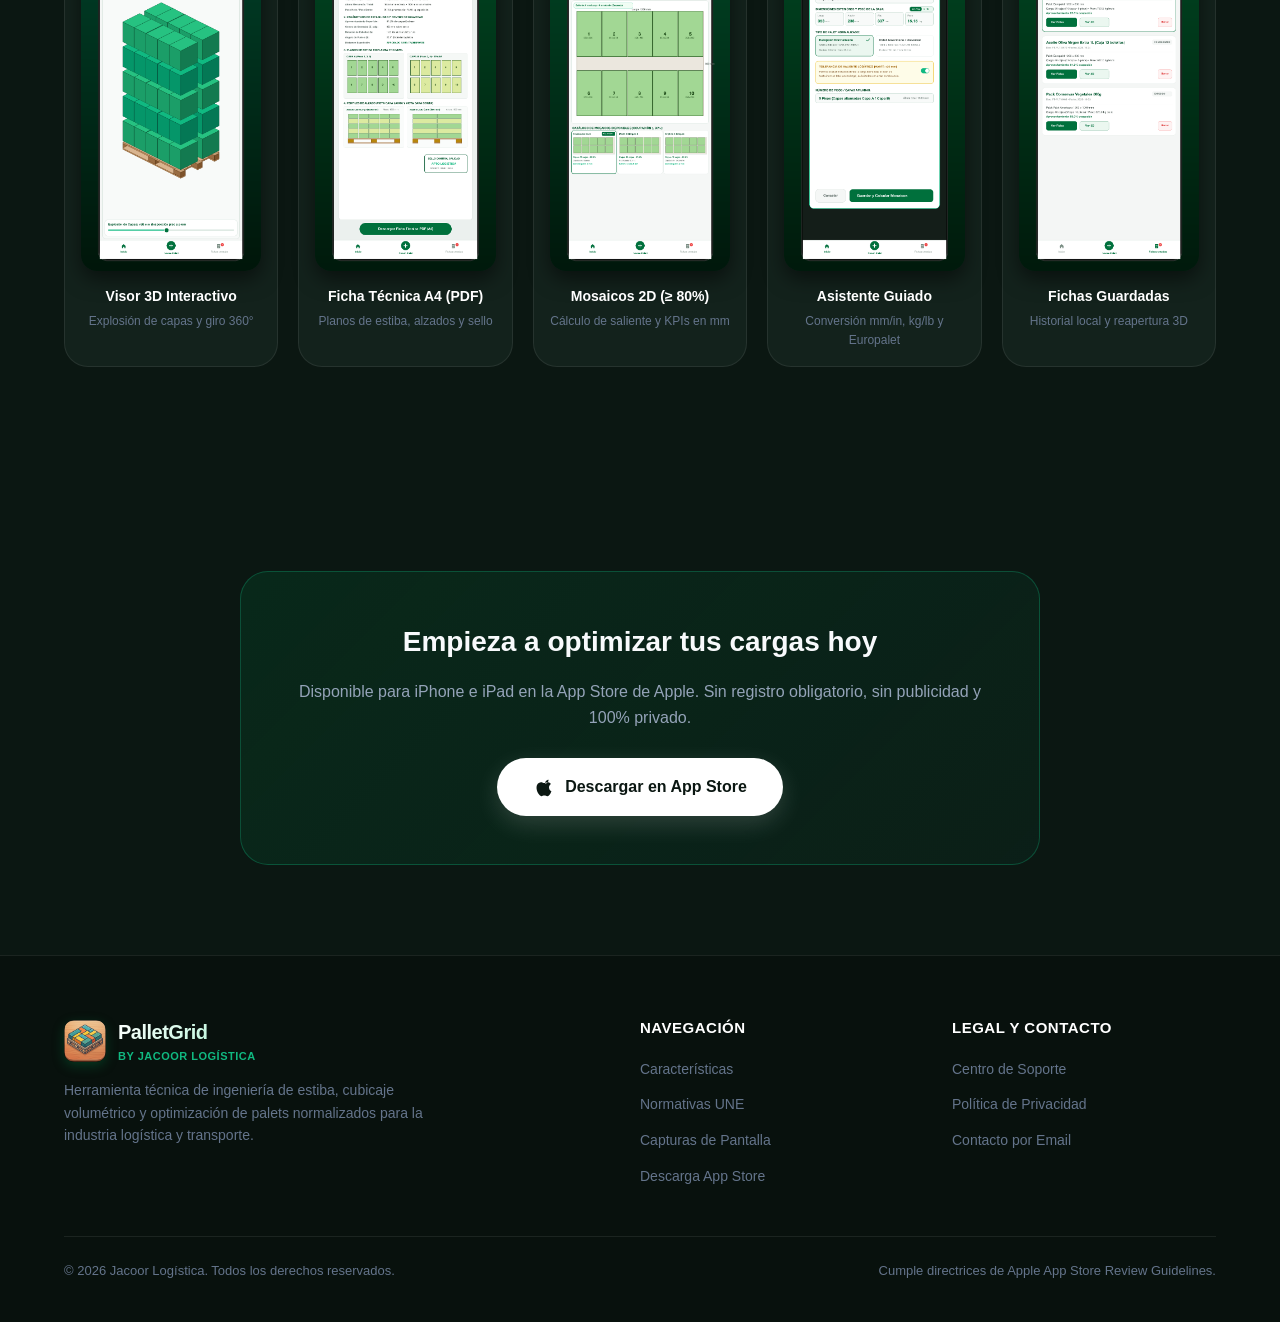
==== commit 9af46083: "Update App Store presentation screenshots and priority order (3D viewer & PDF sheet first)" ====
--- a/index.html
+++ b/index.html
@@ -3,18 +3,18 @@
 <head>
   <meta charset="UTF-8">
   <meta name="viewport" content="width=device-width, initial-scale=1.0">
-  <title>PalletGrid: Paletizado 3D — Optimización y Cubicaje Logístico UNE/ISO</title>
-  <meta name="description" content="Herramienta profesional de ingeniería logística para optimización de cubicaje de palets, cálculo de mosaicos ≥ 80%, simulación 3D y estabilidad física UNE-EN 13698.">
+  <title>PalletGrid — Optimizador de Paletizado 3D y Cubicaje Logístico</title>
+  <meta name="description" content="PalletGrid es la herramienta profesional de ingeniería logística para optimización de estiba sobre palets normalizados UNE-EN 13698, cálculo de mosaicos ≥ 80%, visor 3D y fichas técnicas A4.">
+  <link rel="stylesheet" href="style.css">
   <link rel="icon" type="image/png" href="assets/app-icon.png">
-  <link rel="stylesheet" href="style.css">
 </head>
 <body>
 
-  <!-- NAVBAR -->
+  <!-- HEADER / NAVBAR -->
   <header class="navbar">
     <div class="container nav-wrap">
       <a href="index.html" class="nav-brand">
-        <img src="assets/app-icon.png" alt="PalletGrid Logo" class="nav-logo">
+        <img src="assets/app-icon.png" alt="PalletGrid Icon" class="nav-logo">
         <div>
           <div class="nav-title">PalletGrid</div>
           <div class="nav-subtitle">by Jacoor Logística</div>
@@ -22,13 +22,13 @@
       </a>
       <ul class="nav-menu">
         <li><a href="#features" class="nav-link">Características</a></li>
-        <li><a href="#standards" class="nav-link">Normativa UNE</a></li>
+        <li><a href="#normativas" class="nav-link">Normativas UNE</a></li>
         <li><a href="#gallery" class="nav-link">Capturas</a></li>
         <li><a href="support.html" class="nav-link">Soporte</a></li>
         <li><a href="privacy.html" class="nav-link">Privacidad</a></li>
       </ul>
       <a href="#download" class="nav-btn">
-        <svg width="18" height="18" viewBox="0 0 24 24" fill="currentColor"><path d="M18.71 19.5c-.83 1.24-1.71 2.45-3.05 2.47-1.34.03-1.77-.79-3.29-.79-1.53 0-2 .77-3.27.82-1.31.05-2.3-1.32-3.14-2.53C4.25 17 2.94 12.45 4.7 9.39c.87-1.52 2.43-2.48 4.12-2.51 1.28-.02 2.5.87 3.29.87.78 0 2.26-1.07 3.81-.91.65.03 2.47.26 3.64 1.98-.09.06-2.17 1.28-2.15 3.81.03 3.02 2.65 4.03 2.68 4.04-.03.07-.42 1.44-1.38 2.83M15.97 6.37c.62-.75 1.04-1.8 0.92-2.85-.9.04-2 .6-2.65 1.35-.58.66-1.09 1.73-.95 2.76 1.01.08 2.05-.51 2.68-1.26z"/></svg>
+        <svg width="18" height="18" viewBox="0 0 24 24" fill="none" stroke="currentColor" stroke-width="2.5"><path d="M21 15v4a2 2 0 0 1-2 2H5a2 2 0 0 1-2-2v-4"/><polyline points="7 10 12 15 17 10"/><line x1="12" y1="15" x2="12" y2="3"/></svg>
         App Store
       </a>
     </div>
@@ -38,40 +38,36 @@
   <section class="hero">
     <div class="hero-glow"></div>
     <div class="container hero-grid">
-      <div>
+      <div class="hero-content">
         <div class="hero-tag">
           <div class="hero-tag-pulse"></div>
-          INGENIERÍA LOGÍSTICA & ESTIBA INDUSTRIAL
+          INGENIERÍA LOGÍSTICA INDUSTRIAL V3
         </div>
         <h1 class="hero-title">
-          Optimiza tus palets con <span>precisión milimétrica</span> y estabilidad certificada
+          Optimizador de Paletizado 3D y <span>Cubicaje UNE</span>
         </h1>
         <p class="hero-lead">
-          Calcula en segundos mosaicos óptimos con ocupación ≥ 80%, simula el cruce de juntas con Capa B capitulada en 3D interactivo y exporta fichas técnicas oficiales A4 conformes a la norma UNE-EN 13698.
+          Calcula al instante los mejores mosaicos de carga con ocupación ≥ 80%, simula la traba de Capa B en 3D interactivo y genera fichas técnicas vectoriales oficiales DIN A4 para almacén y transporte.
         </p>
         <div class="hero-actions">
           <a href="#download" class="btn-primary">
-            <svg width="20" height="20" viewBox="0 0 24 24" fill="currentColor"><path d="M18.71 19.5c-.83 1.24-1.71 2.45-3.05 2.47-1.34.03-1.77-.79-3.29-.79-1.53 0-2 .77-3.27.82-1.31.05-2.3-1.32-3.14-2.53C4.25 17 2.94 12.45 4.7 9.39c.87-1.52 2.43-2.48 4.12-2.51 1.28-.02 2.5.87 3.29.87.78 0 2.26-1.07 3.81-.91.65.03 2.47.26 3.64 1.98-.09.06-2.17 1.28-2.15 3.81.03 3.02 2.65 4.03 2.68 4.04-.03.07-.42 1.44-1.38 2.83M15.97 6.37c.62-.75 1.04-1.8 0.92-2.85-.9.04-2 .6-2.65 1.35-.58.66-1.09 1.73-.95 2.76 1.01.08 2.05-.51 2.68-1.26z"/></svg>
+            <svg width="20" height="20" viewBox="0 0 24 24" fill="currentColor"><path d="M18.71 19.5c-.83 1.24-1.71 2.45-3.05 2.47-1.34.03-1.77-.79-3.29-.79-1.53 0-2 .77-3.27.82-1.31.05-2.3-1.32-3.14-2.53C4.25 17 2.94 12.45 4.7 9.39c.87-1.52 2.43-2.48 4.12-2.51 1.28-.02 2.5.87 3.29.87.78 0 2.26-1.07 3.81-.91.65.03 2.47.26 3.64 1.98-.09.06-2.17 1.28-2.15 3.81.03 3.02 2.65 4.03 2.68 4.04-.03.07-.42 1.44-1.38 2.83M15.97 6.84c.62-.75 1.04-1.8 1.01-2.84-.96.04-2.13.64-2.79 1.41-.58.68-1.1 1.77-1.02 2.81 1.08.08 2.18-.63 2.8-1.38z"/></svg>
             Disponible en App Store
           </a>
-          <a href="#features" class="btn-secondary">
-            Ver Características
+          <a href="support.html" class="btn-secondary">
+            Centro de Soporte →
           </a>
         </div>
         <div class="hero-badges">
           <div class="badge-item">
             <span class="badge-val">≥ 80%</span>
-            <span class="badge-lbl">Filtro Ocupación Mínima</span>
+            <span class="badge-lbl">Filtro de Ocupación</span>
           </div>
           <div class="badge-item">
             <span class="badge-val">UNE-EN</span>
             <span class="badge-lbl">13698-1 / 13698-2</span>
           </div>
           <div class="badge-item">
-            <span class="badge-val">360°</span>
-            <span class="badge-lbl">Visor 3D Interactivo</span>
-          </div>
-          <div class="badge-item">
             <span class="badge-val">100%</span>
             <span class="badge-lbl">Offline y Privado</span>
           </div>
@@ -79,7 +75,7 @@
       </div>
       <div class="hero-mockup-wrap">
         <div class="hero-mockup-glow"></div>
-        <img src="assets/02_Visor_3D_Explosion.png" alt="PalletGrid 3D Viewer" class="hero-mockup-img">
+        <img src="assets/01_Visor_3D_Explosion.png" alt="PalletGrid 3D Isométrico Mockup" class="hero-mockup-img">
       </div>
     </div>
   </section>
@@ -88,147 +84,147 @@
   <section class="section" id="features">
     <div class="container">
       <div class="section-head">
-        <span class="section-tag">TECNOLOGÍA APLICADA A LA CADENA DE SUMINISTRO</span>
-        <h2 class="section-title">Diseñado para la máxima eficiencia y seguridad en muelle</h2>
-        <p class="section-desc">Cada función de PalletGrid responde a una necesidad crítica de los ingenieros de packaging, jefes de almacén y responsables de operaciones.</p>
-      </div>
-
+        <span class="section-tag">Capacidades Técnicas</span>
+        <h2 class="section-title">Diseñado para la Cadena de Suministro Exigente</h2>
+        <p class="section-desc">Tecnología de cálculo geométrico y simulación física que garantiza palets estables, homologados y con máxima rentabilidad de flete.</p>
+      </div>
       <div class="features-grid">
-        <div class="feature-card">
-          <div class="feature-icon-box">★</div>
-          <h3 class="feature-title">Asistente Guiado Paso a Paso</h3>
-          <p class="feature-desc">Configura nuevos paletizados en 2 sencillos pasos introduciendo el producto, cotas exteriores de la caja, peso y tipo de tarima normalizada.</p>
+        
+        <div class="feature-card">
+          <div class="feature-icon-box">⭐</div>
+          <h3 class="feature-title">Asistente Guiado Inteligente</h3>
+          <p class="feature-desc">Flujo asistido paso a paso para dar de alta productos, dimensiones exteriores de cajas, peso neto y elección de tarima con tolerancia milimétrica.</p>
         </div>
 
         <div class="feature-card">
           <div class="feature-icon-box">📐</div>
-          <h3 class="feature-title">Filtro de Ocupación ≥ 80%</h3>
-          <p class="feature-desc">El motor geométrico descarta automáticamente patrones ineficientes y ofrece solo variantes de alta densidad: transversal, longitudinal, mixtos y molinillos.</p>
+          <h3 class="feature-title">Mosaicos con Ocupación ≥ 80%</h3>
+          <p class="feature-desc">Filtro riguroso que descarta patrones ineficientes. Genera opciones longitudinales, transversales, mixtas de 2 y 3 bloques y molinillos con chimenea.</p>
+        </div>
+
+        <div class="feature-card">
+          <div class="feature-icon-box">🧱</div>
+          <h3 class="feature-title">Capitulado Automático (Capa B)</h3>
+          <p class="feature-desc">Diseño geométrico de cruce de juntas verticales entre pisos impares y pares (traba física), evitando colapsos y fracturas de carga en carretera.</p>
         </div>
 
         <div class="feature-card">
           <div class="feature-icon-box">🛡️</div>
-          <h3 class="feature-title">Traba Capitulada (Capa B)</h3>
-          <p class="feature-desc">Genera la rotación o espejo de cajas entre pisos para cruzar las juntas verticales, evitando que la carga se abra en columnas durante el transporte en camión.</p>
-        </div>
-
-        <div class="feature-card">
-          <div class="feature-icon-box">⚠️</div>
-          <h3 class="feature-title">Tolerancia de Saliente Milimétrica</h3>
-          <p class="feature-desc">Permite evaluar salientes perimetrales de hasta 20 mm (+2 cm en total), indicando la cota exacta en milímetros para evitar rechazos en muelle.</p>
-        </div>
-
-        <div class="feature-card">
-          <div class="feature-icon-box">⚖️</div>
-          <h3 class="feature-title">Auditoría Física UNE-EN 13698</h3>
-          <p class="feature-desc">Calcula con precisión el Centro de Gravedad Z, la Relación de Esbeltez (&lambda; &le; 1.8) y el Ángulo Crítico de Vuelco (&theta;) con dictamen de homologación.</p>
+          <h3 class="feature-title">Auditoría Física y Estabilidad</h3>
+          <p class="feature-desc">Cálculo exacto del Centro de Gravedad Z (Z_cdg), índice de esbeltez (λ ≤ 1.8) y ángulo crítico de vuelco estático (θ) según estándares UNE.</p>
         </div>
 
         <div class="feature-card">
           <div class="feature-icon-box">📦</div>
-          <h3 class="feature-title">Visor 3D y Explosión de Capas</h3>
-          <p class="feature-desc">Inspecciona el palet y las cajas en 360 grados con renderizado fotorrealista limpio. Separa los pisos en altura para auditar cada nivel.</p>
-        </div>
-
-        <div class="feature-card">
-          <div class="feature-icon-box">📁</div>
-          <h3 class="feature-title">Gestor Local de Fichas Creadas</h3>
-          <p class="feature-desc">Accede desde el dock simétrico a todo tu historial de expediciones guardadas. Busca rápidamente por producto, código o fecha.</p>
-        </div>
-
-        <div class="feature-card">
-          <div class="feature-icon-box">📄</div>
-          <h3 class="feature-title">Dossier Oficial en PDF (DIN A4)</h3>
-          <p class="feature-desc">Exporta fichas técnicas formales con cotas en alzado, esquemas en planta y sello de calidad listas para AirPrint, AirDrop o Archivos.</p>
-        </div>
-
-        <div class="feature-card">
-          <div class="feature-icon-box">🌍</div>
-          <h3 class="feature-title">Multilingüe y 100% Privado</h3>
-          <p class="feature-desc">Disponible en Español, Inglés, Francés, Alemán, Italiano y Portugués. Funciona sin conexión a internet y no recopila ningún dato.</p>
-        </div>
-      </div>
-    </div>
-  </section>
-
-  <!-- GALLERY SECTION -->
-  <section class="section" id="gallery" style="background: rgba(255,255,255,0.01);">
+          <h3 class="feature-title">Visor Isométrico 3D Limpio</h3>
+          <p class="feature-desc">Inspección táctil 360° con deslizador de explosión de capas en altura. Muestra únicamente la madera del palet y las cajas sin números que distraigan.</p>
+        </div>
+
+        <div class="feature-card">
+          <div class="feature-icon-box">📑</div>
+          <h3 class="feature-title">Ficha Técnica Oficial A4 en PDF</h3>
+          <p class="feature-desc">Genera dossiers de expedición de almacén listos para imprimir mediante AirPrint, compartir por AirDrop o archivar con sello de calidad y cotas de alzado.</p>
+        </div>
+
+      </div>
+    </div>
+  </section>
+
+  <!-- NORMATIVAS / STANDARDS SECTION -->
+  <section class="section" id="normativas" style="background: var(--bg-surface);">
     <div class="container">
       <div class="section-head">
-        <span class="section-tag">GALERÍA DE LA APLICACIÓN</span>
-        <h2 class="section-title">Una experiencia visual, técnica e intuitiva</h2>
-        <p class="section-desc">Diseñada con estándares de interfaz iOS Human Interface Guidelines para máxima productividad táctil en planta y oficina.</p>
+        <span class="section-tag">Estándares Internacionales</span>
+        <h2 class="section-title">Compatibilidad con Palets Normalizados</h2>
+        <p class="section-desc">PalletGrid integra las medidas oficiales, pesos de tara y alturas de madera reglamentarias.</p>
+      </div>
+
+      <div style="display: grid; grid-template-columns: repeat(auto-fit, minmax(320px, 1fr)); gap: 32px;">
+        <div class="feature-card" style="border-color: rgba(16, 185, 129, 0.4);">
+          <div style="display: flex; justify-content: space-between; align-items: center; margin-bottom: 16px;">
+            <span style="font-size: 28px;">🇪🇺</span>
+            <span style="background: rgba(16, 185, 129, 0.15); color: var(--primary-light); font-weight: 800; font-size: 11px; padding: 4px 10px; border-radius: 12px;">ESTÁNDAR EUROPEO</span>
+          </div>
+          <h3 class="feature-title">Europalet UNE-EN 13698-1</h3>
+          <p class="feature-desc" style="margin-bottom: 20px;">Tarima homologada EPAL para la cadena logística y de gran distribución en Europa.</p>
+          <ul style="list-style: none; color: var(--text-muted); font-size: 14px; line-height: 2;">
+            <li>✓ <strong>Dimensiones nominales:</strong> 1200 × 800 mm</li>
+            <li>✓ <strong>Altura de madera:</strong> 145 mm (3 patines y 9 tacos)</li>
+            <li>✓ <strong>Tara oficial:</strong> 25.0 kg</li>
+            <li>✓ <strong>Tolerancia de saliente:</strong> Hasta +20 mm evaluable</li>
+          </ul>
+        </div>
+
+        <div class="feature-card">
+          <div style="display: flex; justify-content: space-between; align-items: center; margin-bottom: 16px;">
+            <span style="font-size: 28px;">🇺🇸</span>
+            <span style="background: rgba(255, 255, 255, 0.1); color: var(--text-main); font-weight: 800; font-size: 11px; padding: 4px 10px; border-radius: 12px;">ESTÁNDAR UNIVERSAL</span>
+          </div>
+          <h3 class="feature-title">Palet Americano UNE-EN 13698-2</h3>
+          <p class="feature-desc" style="margin-bottom: 20px;">Tarima industrial ISO 6780 universal utilizada ampliamente en distribución internacional.</p>
+          <ul style="list-style: none; color: var(--text-muted); font-size: 14px; line-height: 2;">
+            <li>✓ <strong>Dimensiones nominales:</strong> 1200 × 1000 mm</li>
+            <li>✓ <strong>Altura de madera:</strong> 150 mm</li>
+            <li>✓ <strong>Tara oficial:</strong> 30.0 kg</li>
+            <li>✓ <strong>Capacidad de carga:</strong> Alta densidad volumétrica</li>
+          </ul>
+        </div>
+      </div>
+    </div>
+  </section>
+
+  <!-- GALLERY / SCREENSHOTS SECTION -->
+  <section class="section" id="gallery">
+    <div class="container">
+      <div class="section-head">
+        <span class="section-tag">Galería de la Aplicación</span>
+        <h2 class="section-title">Capturas Reales de PalletGrid V3</h2>
+        <p class="section-desc">Interfaz refinada, intuitiva y diseñada específicamente para el entorno operativo en iPhone e iPad.</p>
       </div>
 
       <div class="gallery-wrap">
         <div class="gallery-card">
-          <img src="assets/01_Mosaicos_2D_Ocupacion80.png" alt="Mosaicos 2D Reales" class="gallery-thumb">
-          <div class="gallery-caption">Mosaicos 2D Reales</div>
-          <div class="gallery-sub">Ocupación ≥ 80% y Saliente en mm</div>
-        </div>
-
-        <div class="gallery-card">
-          <img src="assets/02_Visor_3D_Explosion.png" alt="Visor Isométrico 3D" class="gallery-thumb">
-          <div class="gallery-caption">Visor 3D y Explosión</div>
-          <div class="gallery-sub">Inspección de capas en 360°</div>
-        </div>
-
-        <div class="gallery-card">
-          <img src="assets/03_Asistente_Guiado_Nuevo_Pallet.png" alt="Asistente Guiado" class="gallery-thumb">
+          <img src="assets/01_Visor_3D_Explosion.png" alt="Visor 3D Isométrico" class="gallery-thumb">
+          <div class="gallery-caption">Visor 3D Interactivo</div>
+          <div class="gallery-sub">Explosión de capas y giro 360°</div>
+        </div>
+
+        <div class="gallery-card">
+          <img src="assets/02_Dossier_Ficha_Tecnica_PDF.png" alt="Ficha Técnica PDF A4" class="gallery-thumb">
+          <div class="gallery-caption">Ficha Técnica A4 (PDF)</div>
+          <div class="gallery-sub">Planos de estiba, alzados y sello</div>
+        </div>
+
+        <div class="gallery-card">
+          <img src="assets/03_Mosaicos_2D_Ocupacion80.png" alt="Mosaicos 2D Reales" class="gallery-thumb">
+          <div class="gallery-caption">Mosaicos 2D (≥ 80%)</div>
+          <div class="gallery-sub">Cálculo de saliente y KPIs en mm</div>
+        </div>
+
+        <div class="gallery-card">
+          <img src="assets/04_Asistente_Guiado_Nuevo_Pallet.png" alt="Asistente Guiado" class="gallery-thumb">
           <div class="gallery-caption">Asistente Guiado</div>
-          <div class="gallery-sub">Configuración paso a paso</div>
-        </div>
-
-        <div class="gallery-card">
-          <img src="assets/04_Dossier_Ficha_Tecnica_PDF.png" alt="Ficha Técnica PDF A4" class="gallery-thumb">
-          <div class="gallery-caption">Ficha Técnica A4</div>
-          <div class="gallery-sub">Exportación oficial en PDF</div>
-        </div>
-
-        <div class="gallery-card">
-          <img src="assets/05_Gestor_Fichas_Guardadas.png" alt="Gestor de Fichas" class="gallery-thumb">
+          <div class="gallery-sub">Conversión mm/in, kg/lb y Europalet</div>
+        </div>
+
+        <div class="gallery-card">
+          <img src="assets/05_Gestor_Fichas_Guardadas.png" alt="Gestor de Fichas Guardadas" class="gallery-thumb">
           <div class="gallery-caption">Fichas Guardadas</div>
-          <div class="gallery-sub">Historial local con buscador</div>
-        </div>
-      </div>
-    </div>
-  </section>
-
-  <!-- STANDARDS SECTION -->
-  <section class="section" id="standards">
-    <div class="container">
-      <div class="section-head">
-        <span class="section-tag">ESTÁNDARES INTERNACIONALES HOMOLOGADOS</span>
-        <h2 class="section-title">Soporte nativo para palets normalizados</h2>
-      </div>
-
-      <div class="features-grid" style="grid-template-columns: 1fr 1fr; max-width: 900px; margin: 0 auto;">
-        <div class="feature-card">
-          <div class="feature-icon-box">🇪🇺</div>
-          <h3 class="feature-title">Europalet Normalizado</h3>
-          <p class="feature-desc" style="font-weight: 700; color: var(--primary-light); margin-bottom: 8px;">UNE-EN 13698-1 • ISO 445</p>
-          <p class="feature-desc">Medidas de 1200 × 800 mm, madera de 145 mm de altura y tara nominal de 25.0 kg. El estándar indiscutible de la distribución y logística europea.</p>
-        </div>
-
-        <div class="feature-card">
-          <div class="feature-icon-box">🇺🇸</div>
-          <h3 class="feature-title">Palet Americano / Universal</h3>
-          <p class="feature-desc" style="font-weight: 700; color: var(--primary-light); margin-bottom: 8px;">UNE-EN 13698-2 • ISO 6780</p>
-          <p class="feature-desc">Medidas de 1200 × 1000 mm, madera de 150 mm de altura y tara nominal de 30.0 kg. Empleado internacionalmente para gran consumo, bebidas y químicos.</p>
-        </div>
-      </div>
-    </div>
-  </section>
-
-  <!-- DOWNLOAD CTA -->
-  <section class="section" id="download">
-    <div class="container">
-      <div class="contact-box">
-        <h3>Comienza a optimizar tus cargas hoy</h3>
-        <p>Lleva en tu iPhone o iPad el cálculo de cubicaje más avanzado, riguroso y respetuoso con tu privacidad.</p>
-        <a href="https://apps.apple.com/app/id" class="contact-mail-btn" target="_blank" rel="noopener">
-          <svg width="20" height="20" viewBox="0 0 24 24" fill="currentColor"><path d="M18.71 19.5c-.83 1.24-1.71 2.45-3.05 2.47-1.34.03-1.77-.79-3.29-.79-1.53 0-2 .77-3.27.82-1.31.05-2.3-1.32-3.14-2.53C4.25 17 2.94 12.45 4.7 9.39c.87-1.52 2.43-2.48 4.12-2.51 1.28-.02 2.5.87 3.29.87.78 0 2.26-1.07 3.81-.91.65.03 2.47.26 3.64 1.98-.09.06-2.17 1.28-2.15 3.81.03 3.02 2.65 4.03 2.68 4.04-.03.07-.42 1.44-1.38 2.83M15.97 6.37c.62-.75 1.04-1.8 0.92-2.85-.9.04-2 .6-2.65 1.35-.58.66-1.09 1.73-.95 2.76 1.01.08 2.05-.51 2.68-1.26z"/></svg>
-          Descargar PalletGrid en App Store
+          <div class="gallery-sub">Historial local y reapertura 3D</div>
+        </div>
+      </div>
+    </div>
+  </section>
+
+  <!-- CTA / DOWNLOAD SECTION -->
+  <section class="section" id="download" style="text-align: center;">
+    <div class="container">
+      <div class="contact-box" style="margin: 0 auto;">
+        <h3>Empieza a optimizar tus cargas hoy</h3>
+        <p>Disponible para iPhone e iPad en la App Store de Apple. Sin registro obligatorio, sin publicidad y 100% privado.</p>
+        <a href="https://apps.apple.com" target="_blank" class="contact-mail-btn">
+          <svg width="22" height="22" viewBox="0 0 24 24" fill="currentColor"><path d="M18.71 19.5c-.83 1.24-1.71 2.45-3.05 2.47-1.34.03-1.77-.79-3.29-.79-1.53 0-2 .77-3.27.82-1.31.05-2.3-1.32-3.14-2.53C4.25 17 2.94 12.45 4.7 9.39c.87-1.52 2.43-2.48 4.12-2.51 1.28-.02 2.5.87 3.29.87.78 0 2.26-1.07 3.81-.91.65.03 2.47.26 3.64 1.98-.09.06-2.17 1.28-2.15 3.81.03 3.02 2.65 4.03 2.68 4.04-.03.07-.42 1.44-1.38 2.83M15.97 6.84c.62-.75 1.04-1.8 1.01-2.84-.96.04-2.13.64-2.79 1.41-.58.68-1.1 1.77-1.02 2.81 1.08.08 2.18-.63 2.8-1.38z"/></svg>
+          Descargar en App Store
         </a>
       </div>
     </div>
@@ -240,34 +236,35 @@
       <div class="footer-grid">
         <div class="footer-brand">
           <div class="nav-brand">
-            <img src="assets/app-icon.png" alt="PalletGrid Logo" class="nav-logo" style="width: 34px; height: 34px;">
-            <span class="nav-title" style="font-size: 18px;">PalletGrid</span>
-          </div>
-          <p>Herramienta profesional de ingeniería logística y optimización de estiba sobre palets normalizados UNE-EN 13698.</p>
-        </div>
-
+            <img src="assets/app-icon.png" alt="PalletGrid Logo" class="nav-logo">
+            <div>
+              <div class="nav-title">PalletGrid</div>
+              <div class="nav-subtitle">by Jacoor Logística</div>
+            </div>
+          </div>
+          <p>Herramienta técnica de ingeniería de estiba, cubicaje volumétrico y optimización de palets normalizados para la industria logística y transporte.</p>
+        </div>
         <div class="footer-col">
-          <h4>Soporte & Legal</h4>
+          <h4>Navegación</h4>
+          <ul>
+            <li><a href="#features">Características</a></li>
+            <li><a href="#normativas">Normativas UNE</a></li>
+            <li><a href="#gallery">Capturas de Pantalla</a></li>
+            <li><a href="#download">Descarga App Store</a></li>
+          </ul>
+        </div>
+        <div class="footer-col">
+          <h4>Legal y Contacto</h4>
           <ul>
             <li><a href="support.html">Centro de Soporte</a></li>
             <li><a href="privacy.html">Política de Privacidad</a></li>
-            <li><a href="support.html#faq">Preguntas Frecuentes</a></li>
-          </ul>
-        </div>
-
-        <div class="footer-col">
-          <h4>Contacto</h4>
-          <ul>
-            <li><a href="mailto:ayeneso2023@gmail.com">ayeneso2023@gmail.com</a></li>
-            <li><a href="mailto:soporte@jacoor.com">soporte@jacoor.com</a></li>
-            <li><span style="color: var(--text-dim);">Jacoor Logística</span></li>
-          </ul>
-        </div>
-      </div>
-
+            <li><a href="mailto:ayeneso2023@gmail.com">Contacto por Email</a></li>
+          </ul>
+        </div>
+      </div>
       <div class="footer-bottom">
-        <div>&copy; 2026 Jacoor Logística / ayeneso2023. Todos los derechos reservados.</div>
-        <div>Compatible con iOS 15.0+ y iPadOS 15.0+</div>
+        <div>© 2026 Jacoor Logística. Todos los derechos reservados.</div>
+        <div>Cumple directrices de Apple App Store Review Guidelines.</div>
       </div>
     </div>
   </footer>
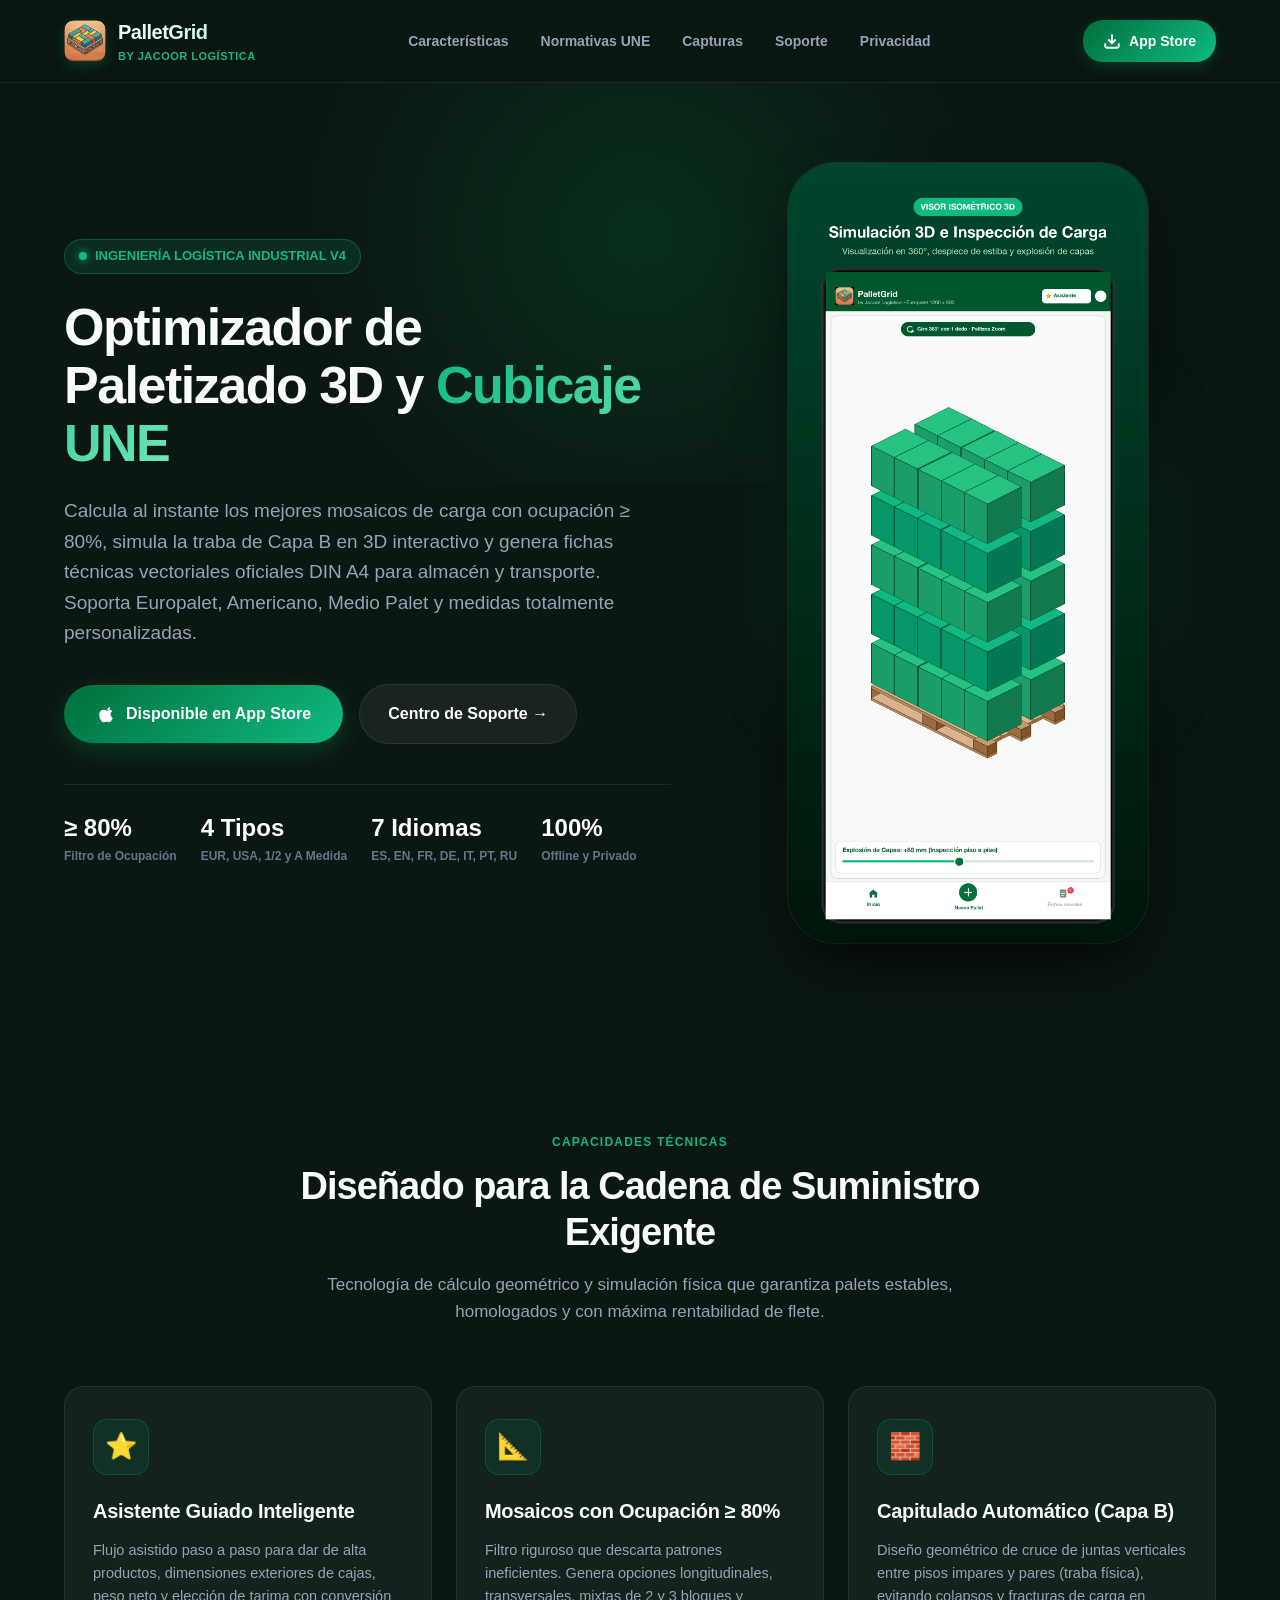
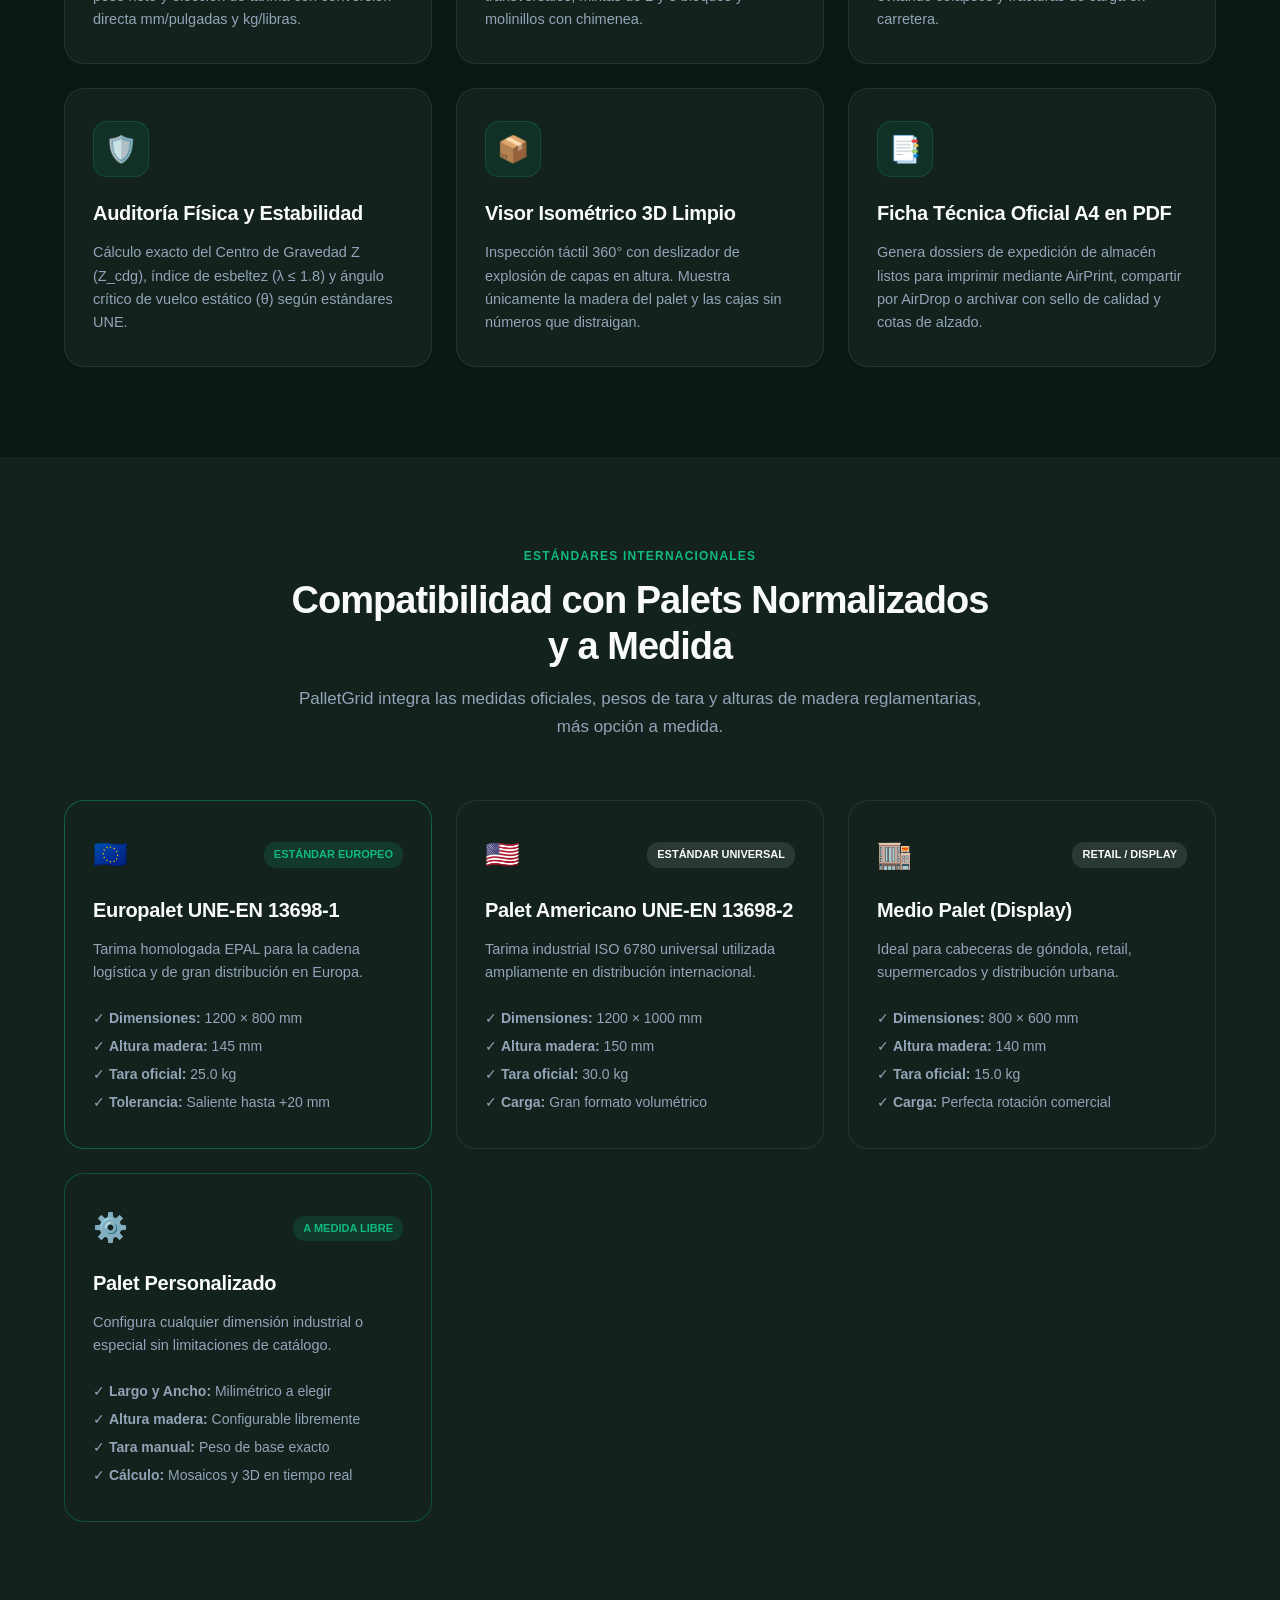
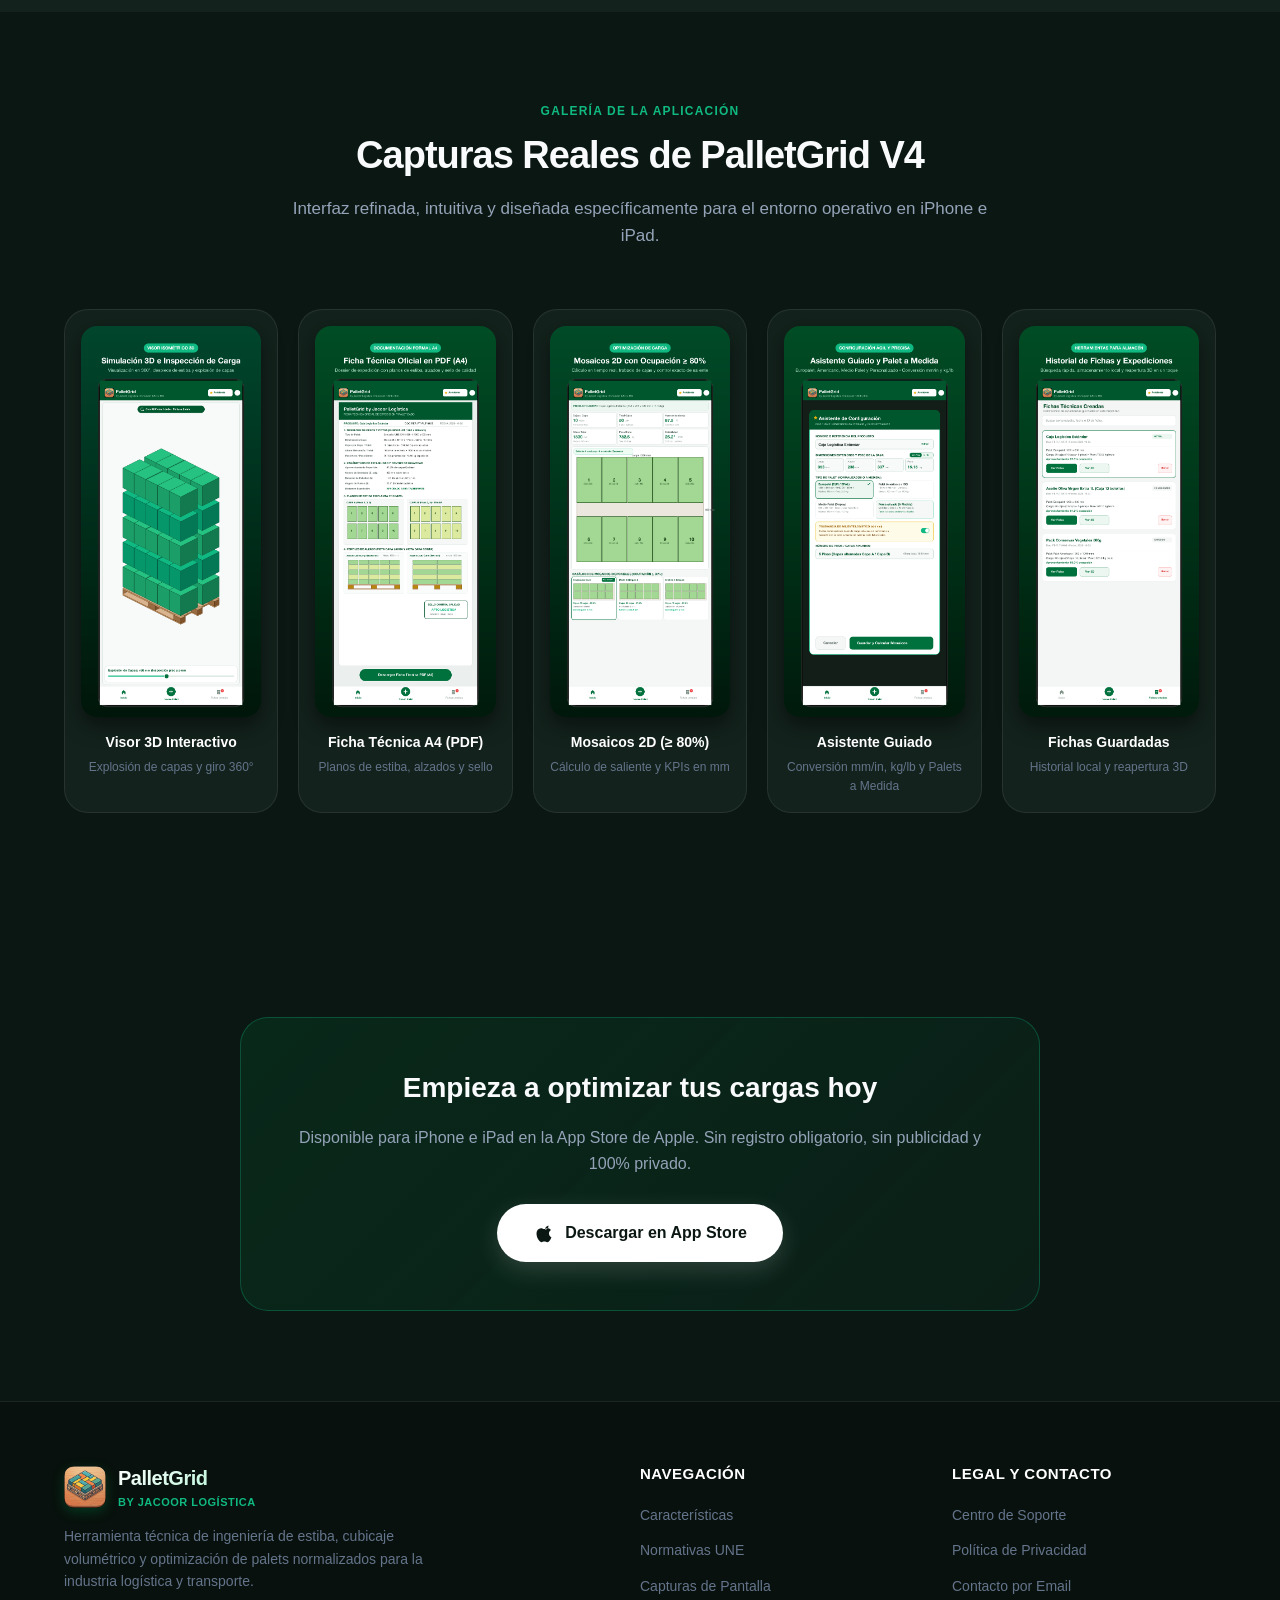
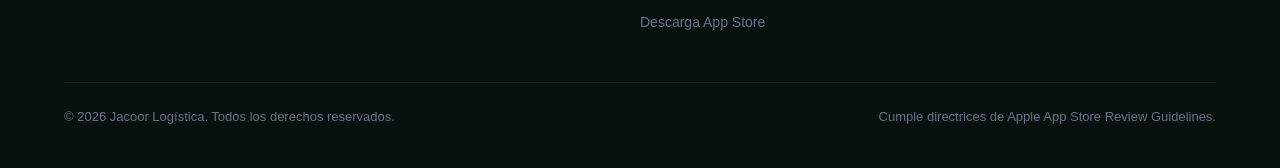
==== commit 20ff7755: "Actualizar a PalletGrid V4: palets a medida, 7 idiomas y capturas oficiales" ====
--- a/index.html
+++ b/index.html
@@ -41,13 +41,13 @@
       <div class="hero-content">
         <div class="hero-tag">
           <div class="hero-tag-pulse"></div>
-          INGENIERÍA LOGÍSTICA INDUSTRIAL V3
+          INGENIERÍA LOGÍSTICA INDUSTRIAL V4
         </div>
         <h1 class="hero-title">
           Optimizador de Paletizado 3D y <span>Cubicaje UNE</span>
         </h1>
         <p class="hero-lead">
-          Calcula al instante los mejores mosaicos de carga con ocupación ≥ 80%, simula la traba de Capa B en 3D interactivo y genera fichas técnicas vectoriales oficiales DIN A4 para almacén y transporte.
+          Calcula al instante los mejores mosaicos de carga con ocupación ≥ 80%, simula la traba de Capa B en 3D interactivo y genera fichas técnicas vectoriales oficiales DIN A4 para almacén y transporte. Soporta Europalet, Americano, Medio Palet y medidas totalmente personalizadas.
         </p>
         <div class="hero-actions">
           <a href="#download" class="btn-primary">
@@ -64,8 +64,12 @@
             <span class="badge-lbl">Filtro de Ocupación</span>
           </div>
           <div class="badge-item">
-            <span class="badge-val">UNE-EN</span>
-            <span class="badge-lbl">13698-1 / 13698-2</span>
+            <span class="badge-val">4 Tipos</span>
+            <span class="badge-lbl">EUR, USA, 1/2 y A Medida</span>
+          </div>
+          <div class="badge-item">
+            <span class="badge-val">7 Idiomas</span>
+            <span class="badge-lbl">ES, EN, FR, DE, IT, PT, RU</span>
           </div>
           <div class="badge-item">
             <span class="badge-val">100%</span>
@@ -93,7 +97,7 @@
         <div class="feature-card">
           <div class="feature-icon-box">⭐</div>
           <h3 class="feature-title">Asistente Guiado Inteligente</h3>
-          <p class="feature-desc">Flujo asistido paso a paso para dar de alta productos, dimensiones exteriores de cajas, peso neto y elección de tarima con tolerancia milimétrica.</p>
+          <p class="feature-desc">Flujo asistido paso a paso para dar de alta productos, dimensiones exteriores de cajas, peso neto y elección de tarima con conversión directa mm/pulgadas y kg/libras.</p>
         </div>
 
         <div class="feature-card">
@@ -135,11 +139,11 @@
     <div class="container">
       <div class="section-head">
         <span class="section-tag">Estándares Internacionales</span>
-        <h2 class="section-title">Compatibilidad con Palets Normalizados</h2>
-        <p class="section-desc">PalletGrid integra las medidas oficiales, pesos de tara y alturas de madera reglamentarias.</p>
-      </div>
-
-      <div style="display: grid; grid-template-columns: repeat(auto-fit, minmax(320px, 1fr)); gap: 32px;">
+        <h2 class="section-title">Compatibilidad con Palets Normalizados y a Medida</h2>
+        <p class="section-desc">PalletGrid integra las medidas oficiales, pesos de tara y alturas de madera reglamentarias, más opción a medida.</p>
+      </div>
+
+      <div style="display: grid; grid-template-columns: repeat(auto-fit, minmax(280px, 1fr)); gap: 24px;">
         <div class="feature-card" style="border-color: rgba(16, 185, 129, 0.4);">
           <div style="display: flex; justify-content: space-between; align-items: center; margin-bottom: 16px;">
             <span style="font-size: 28px;">🇪🇺</span>
@@ -148,10 +152,10 @@
           <h3 class="feature-title">Europalet UNE-EN 13698-1</h3>
           <p class="feature-desc" style="margin-bottom: 20px;">Tarima homologada EPAL para la cadena logística y de gran distribución en Europa.</p>
           <ul style="list-style: none; color: var(--text-muted); font-size: 14px; line-height: 2;">
-            <li>✓ <strong>Dimensiones nominales:</strong> 1200 × 800 mm</li>
-            <li>✓ <strong>Altura de madera:</strong> 145 mm (3 patines y 9 tacos)</li>
+            <li>✓ <strong>Dimensiones:</strong> 1200 × 800 mm</li>
+            <li>✓ <strong>Altura madera:</strong> 145 mm</li>
             <li>✓ <strong>Tara oficial:</strong> 25.0 kg</li>
-            <li>✓ <strong>Tolerancia de saliente:</strong> Hasta +20 mm evaluable</li>
+            <li>✓ <strong>Tolerancia:</strong> Saliente hasta +20 mm</li>
           </ul>
         </div>
 
@@ -163,10 +167,40 @@
           <h3 class="feature-title">Palet Americano UNE-EN 13698-2</h3>
           <p class="feature-desc" style="margin-bottom: 20px;">Tarima industrial ISO 6780 universal utilizada ampliamente en distribución internacional.</p>
           <ul style="list-style: none; color: var(--text-muted); font-size: 14px; line-height: 2;">
-            <li>✓ <strong>Dimensiones nominales:</strong> 1200 × 1000 mm</li>
-            <li>✓ <strong>Altura de madera:</strong> 150 mm</li>
+            <li>✓ <strong>Dimensiones:</strong> 1200 × 1000 mm</li>
+            <li>✓ <strong>Altura madera:</strong> 150 mm</li>
             <li>✓ <strong>Tara oficial:</strong> 30.0 kg</li>
-            <li>✓ <strong>Capacidad de carga:</strong> Alta densidad volumétrica</li>
+            <li>✓ <strong>Carga:</strong> Gran formato volumétrico</li>
+          </ul>
+        </div>
+
+        <div class="feature-card">
+          <div style="display: flex; justify-content: space-between; align-items: center; margin-bottom: 16px;">
+            <span style="font-size: 28px;">🏬</span>
+            <span style="background: rgba(255, 255, 255, 0.1); color: var(--text-main); font-weight: 800; font-size: 11px; padding: 4px 10px; border-radius: 12px;">RETAIL / DISPLAY</span>
+          </div>
+          <h3 class="feature-title">Medio Palet (Display)</h3>
+          <p class="feature-desc" style="margin-bottom: 20px;">Ideal para cabeceras de góndola, retail, supermercados y distribución urbana.</p>
+          <ul style="list-style: none; color: var(--text-muted); font-size: 14px; line-height: 2;">
+            <li>✓ <strong>Dimensiones:</strong> 800 × 600 mm</li>
+            <li>✓ <strong>Altura madera:</strong> 140 mm</li>
+            <li>✓ <strong>Tara oficial:</strong> 15.0 kg</li>
+            <li>✓ <strong>Carga:</strong> Perfecta rotación comercial</li>
+          </ul>
+        </div>
+
+        <div class="feature-card" style="border-color: rgba(16, 185, 129, 0.3);">
+          <div style="display: flex; justify-content: space-between; align-items: center; margin-bottom: 16px;">
+            <span style="font-size: 28px;">⚙️</span>
+            <span style="background: rgba(16, 185, 129, 0.15); color: var(--primary-light); font-weight: 800; font-size: 11px; padding: 4px 10px; border-radius: 12px;">A MEDIDA LIBRE</span>
+          </div>
+          <h3 class="feature-title">Palet Personalizado</h3>
+          <p class="feature-desc" style="margin-bottom: 20px;">Configura cualquier dimensión industrial o especial sin limitaciones de catálogo.</p>
+          <ul style="list-style: none; color: var(--text-muted); font-size: 14px; line-height: 2;">
+            <li>✓ <strong>Largo y Ancho:</strong> Milimétrico a elegir</li>
+            <li>✓ <strong>Altura madera:</strong> Configurable libremente</li>
+            <li>✓ <strong>Tara manual:</strong> Peso de base exacto</li>
+            <li>✓ <strong>Cálculo:</strong> Mosaicos y 3D en tiempo real</li>
           </ul>
         </div>
       </div>
@@ -178,7 +212,7 @@
     <div class="container">
       <div class="section-head">
         <span class="section-tag">Galería de la Aplicación</span>
-        <h2 class="section-title">Capturas Reales de PalletGrid V3</h2>
+        <h2 class="section-title">Capturas Reales de PalletGrid V4</h2>
         <p class="section-desc">Interfaz refinada, intuitiva y diseñada específicamente para el entorno operativo en iPhone e iPad.</p>
       </div>
 
@@ -204,7 +238,7 @@
         <div class="gallery-card">
           <img src="assets/04_Asistente_Guiado_Nuevo_Pallet.png" alt="Asistente Guiado" class="gallery-thumb">
           <div class="gallery-caption">Asistente Guiado</div>
-          <div class="gallery-sub">Conversión mm/in, kg/lb y Europalet</div>
+          <div class="gallery-sub">Conversión mm/in, kg/lb y Palets a Medida</div>
         </div>
 
         <div class="gallery-card">
